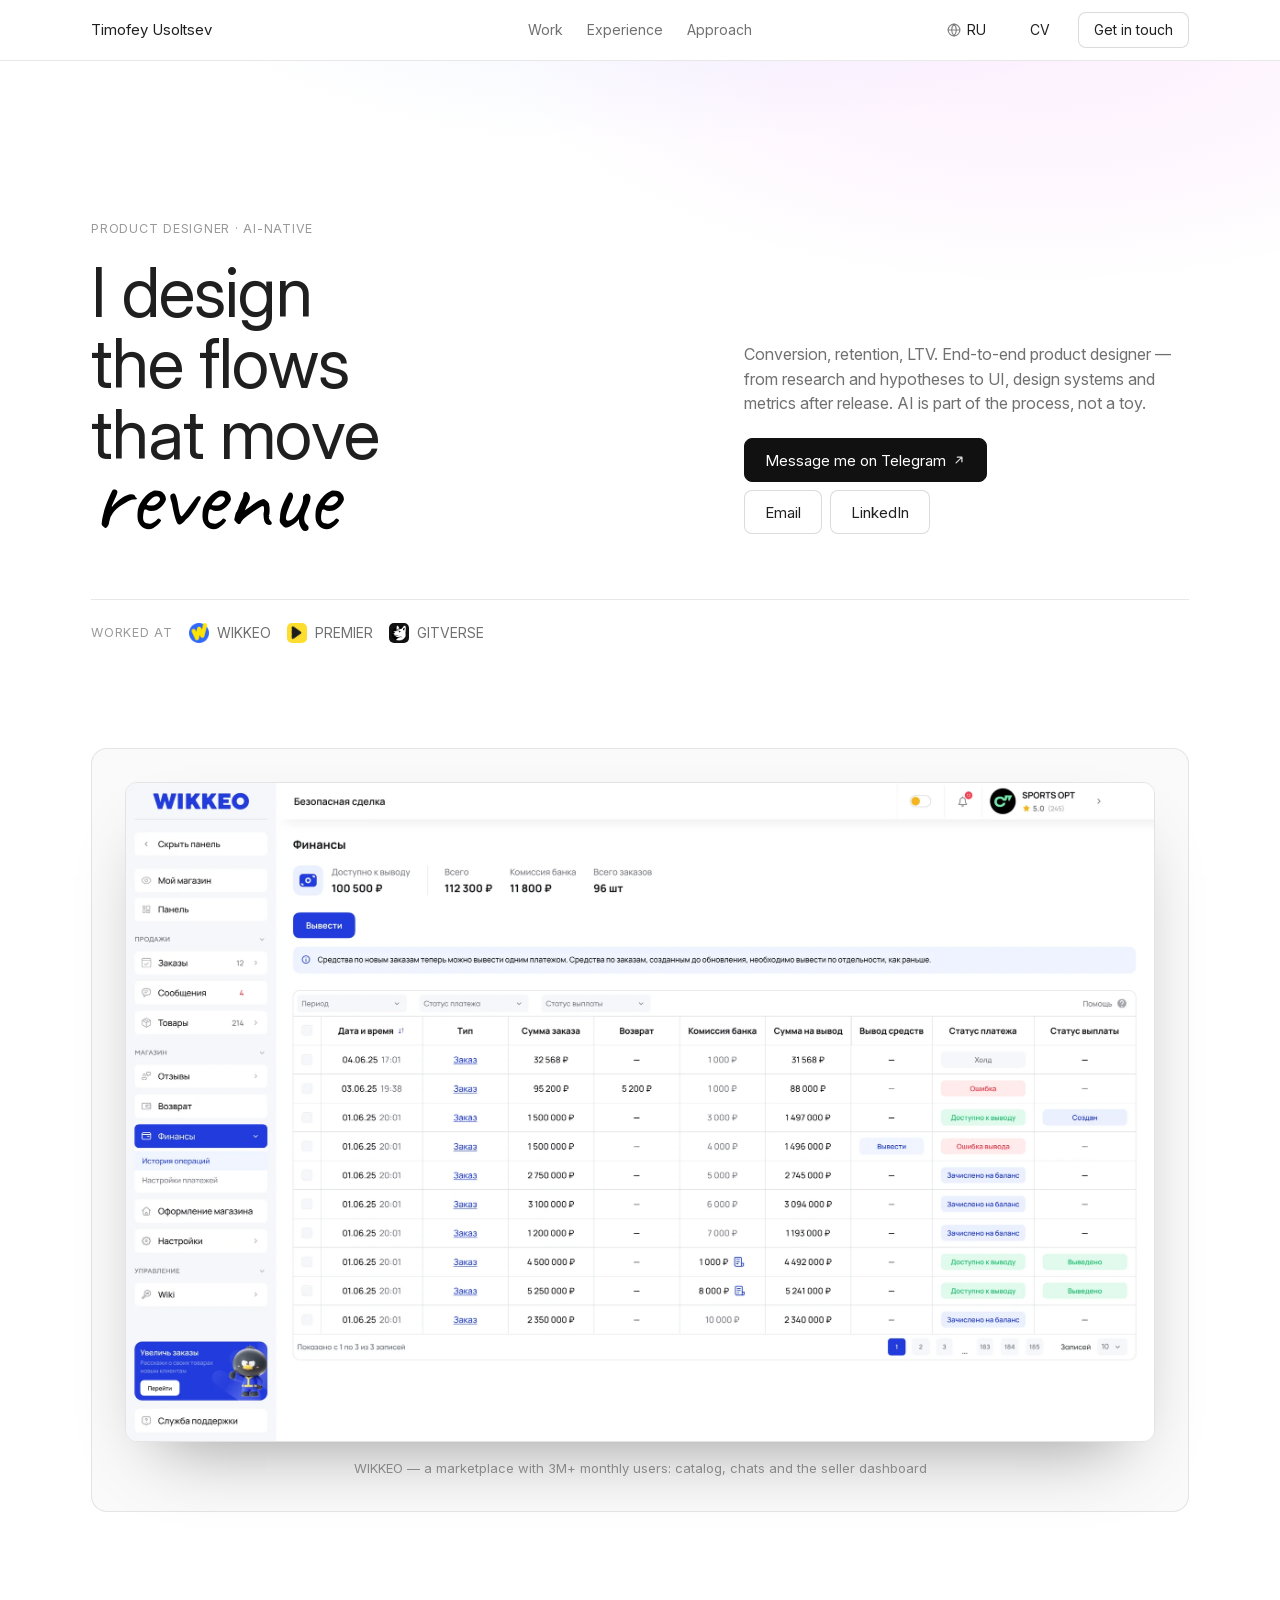
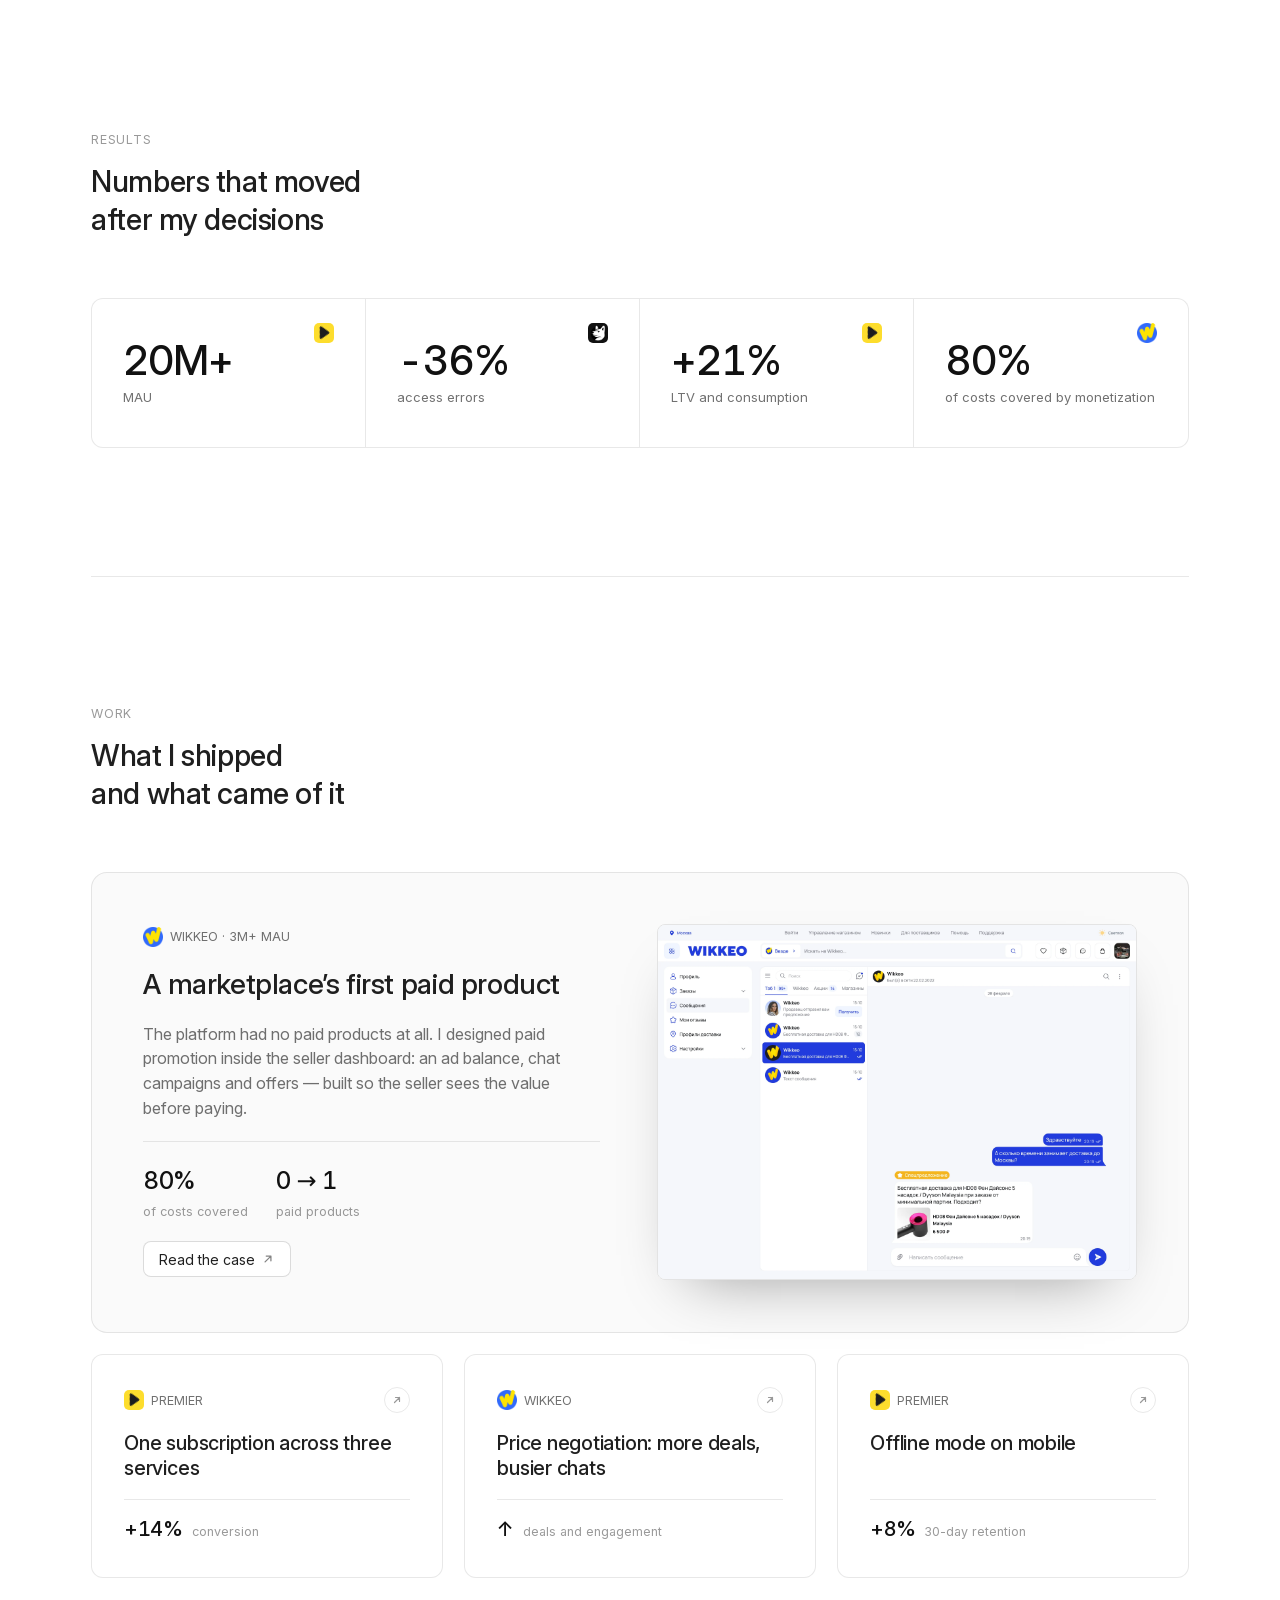
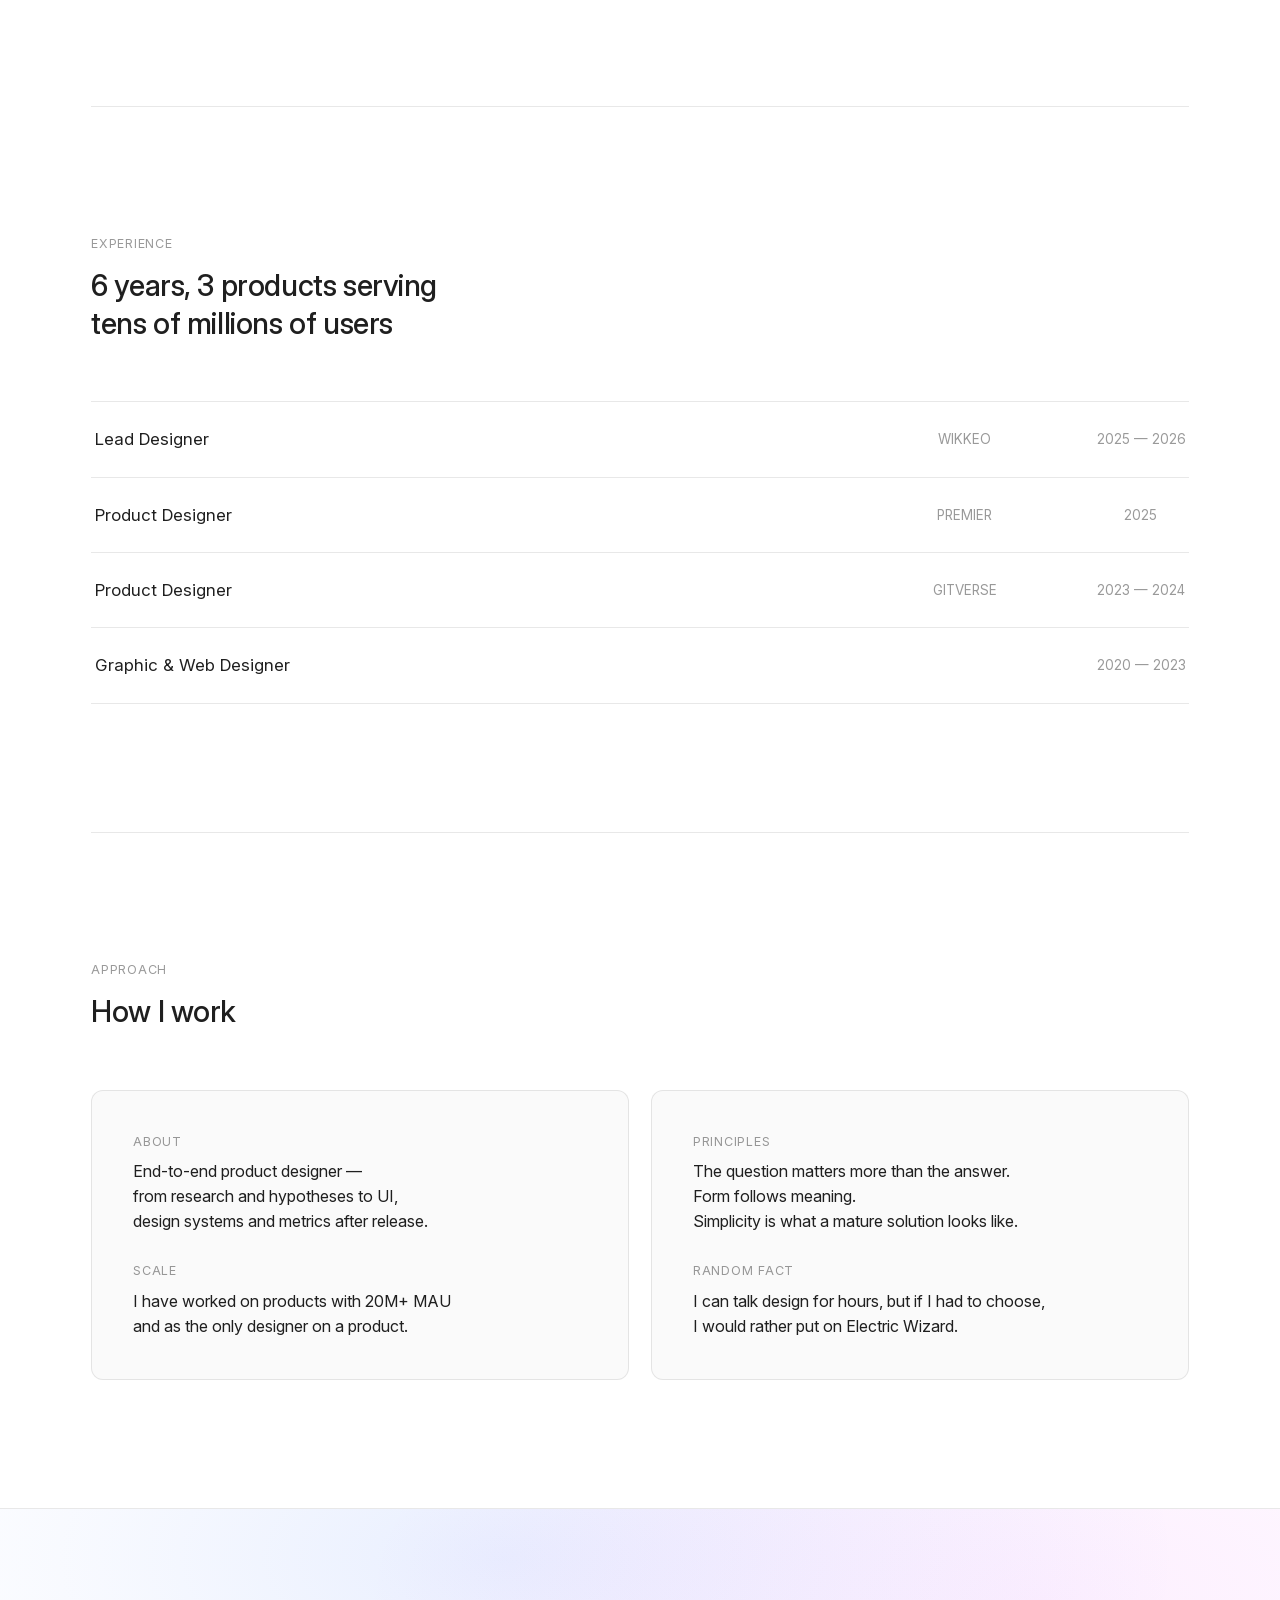
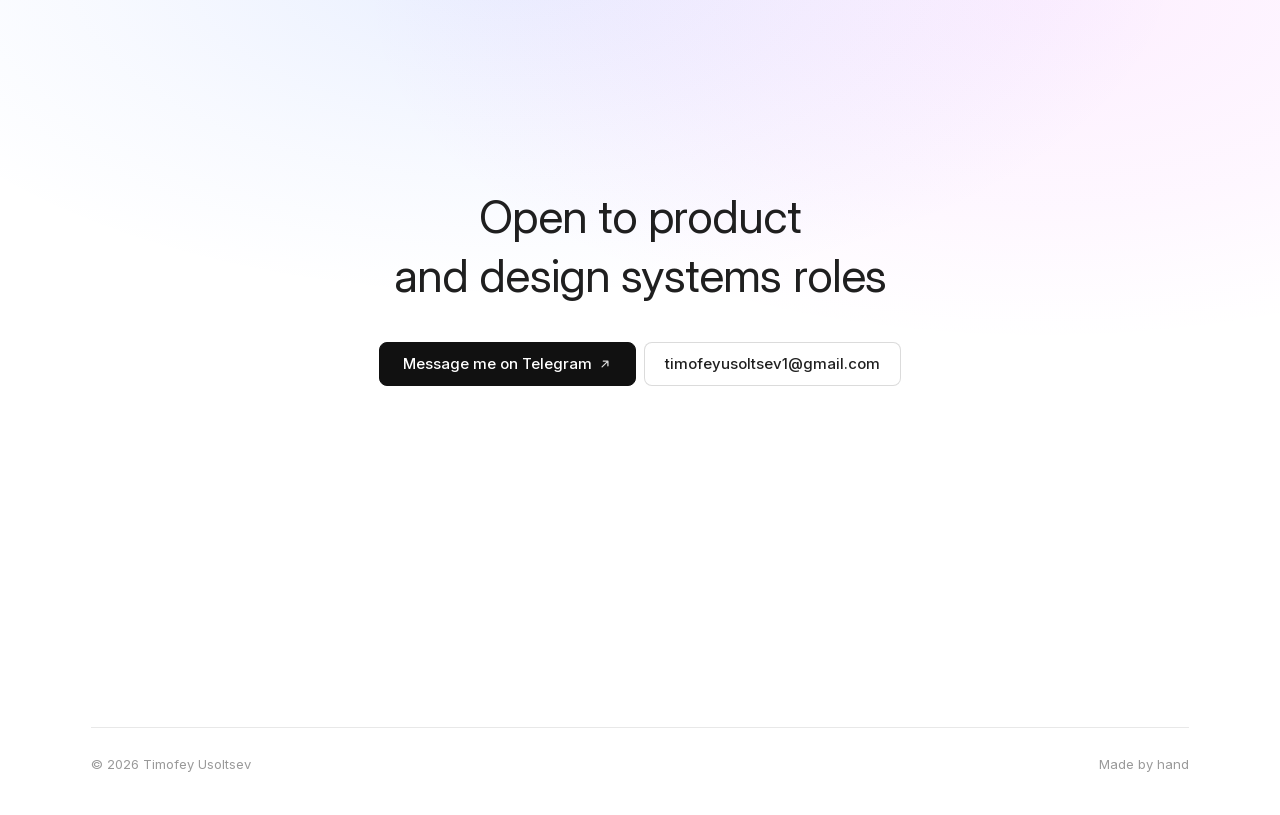
==== en/index.html @ 95fa2469 "fix(hero): кнопки в шапке всегда в два ряда Три кнопки стояли в один ряд и переносились сами, когда " ====
<!DOCTYPE html>
<html lang="en" data-font="inter">
<head>
<meta charset="utf-8">
<meta name="viewport" content="width=device-width, initial-scale=1">
<title>Timofey Usoltsev</title>
<meta name="description" content="End-to-end product designer. PREMIER (20M+ MAU), WIKKEO, GITVERSE. Conversion, retention, LTV — from research and hypotheses to UI, design systems and metrics after release.">
<script>document.documentElement.classList.add('js')</script>

<meta property="og:type" content="profile">
<meta property="og:title" content="I design the flows that move revenue">
<meta property="og:description" content="20M+ MAU · LTV +21% · conversion ×3 · churn −11%">
<meta property="og:locale" content="en_US">
<meta property="og:site_name" content="Product Designer">
<!-- Превью ссылки. Адрес абсолютный — он же меняется вместе с og:url
     при переезде на usoltsev.design. -->
<meta property="og:image" content="https://timofeyusoltsev.github.io/assets/og/og-home-en.png">
<meta property="og:image:width" content="1200">
<meta property="og:image:height" content="630">
<meta property="og:image:alt" content="I design the flows that move revenue. 20M+ MAU, LTV +21%, conversion x3, churn -11%">
<meta name="twitter:card" content="summary_large_image">
<meta name="theme-color" content="#FFFFFF">

<link rel="canonical" href="https://timofeyusoltsev.github.io/en/">
<meta property="og:url" content="https://timofeyusoltsev.github.io/en/">
<link rel="alternate" hreflang="ru" href="https://timofeyusoltsev.github.io/">
<link rel="alternate" hreflang="en" href="https://timofeyusoltsev.github.io/en/">
<link rel="alternate" hreflang="x-default" href="https://timofeyusoltsev.github.io/en/">
<link rel="icon" href="/favicon-32.png" sizes="32x32" type="image/png">
<link rel="icon" href="/favicon-96.png" sizes="96x96" type="image/png">
<link rel="apple-touch-icon" href="/apple-touch-icon.png">
<link rel="preload" href="/assets/fonts/inter-latin.woff2" as="font" type="font/woff2" crossorigin>
<link rel="preload" href="/assets/fonts/caveat-latin.woff2" as="font" type="font/woff2" crossorigin>
<link rel="stylesheet" href="/site.css?v=4faa6bd7">
<!-- Figma capture bridge: loaded only when the page is opened with a
     #figmacapture=... hash, so the third-party script never ships to visitors. -->
<script>
if (location.hash.includes('figmacapture')) {
  const s = document.createElement('script');
  s.src = 'https://mcp.figma.com/mcp/html-to-design/capture.js';
  s.async = true;
  document.head.appendChild(s);
}
</script>
<!-- Разметка для поиска: помогает связать сайт с именем и профилями.
     Только проверяемые факты — ничего сверх того, что есть на странице. -->
<script type="application/ld+json">
{
  "@context": "https://schema.org",
  "@type": "Person",
  "name": "Timofey Usoltsev",
  "alternateName": "Тимофей Усольцев",
  "jobTitle": "Product Designer",
  "url": "https://timofeyusoltsev.github.io/en/",
  "sameAs": [
    "https://www.linkedin.com/in/timofey-usoltsev/",
    "https://t.me/norse_tm"
  ]
}
</script>
</head>
<body>

<!-- ═══ NAV ═══ -->
<nav class="nav">
  <div class="nav__in">
    <a class="nav__name" href="#top"><span class="nm-full">Timofey Usoltsev</span><span class="nm-short">T. Usoltsev</span></a>
    <div class="nav__links">
      <a href="#cases">Work</a>
      <a href="#exp">Experience</a>
      <a href="#approach">Approach</a>
    </div>
    <div class="nav__acts">
      <a class="btn btn--bare btn--lang" href="/" hreflang="ru" lang="ru" title="Switch to Russian"><svg viewBox="0 0 24 24" fill="none" stroke="currentColor" stroke-width="2" stroke-linecap="round" stroke-linejoin="round" aria-hidden="true"><circle cx="12" cy="12" r="10"/><path d="M2 12h20"/><path d="M12 2a15.3 15.3 0 0 1 4 10 15.3 15.3 0 0 1-4 10 15.3 15.3 0 0 1-4-10 15.3 15.3 0 0 1 4-10"/></svg>RU</a>
      <a class="btn btn--bare" href="https://drive.google.com/file/d/1Va3g7VDwjTGnI2e7ANqRNPqAumtL66ml/view?usp=sharing" target="_blank" rel="noopener">CV</a>
      <a class="btn" href="https://t.me/norse_tm" target="_blank" rel="noopener">Get in touch</a>
    </div>
  </div>
</nav>

<main id="top">

  <!-- ═══ HERO ═══ -->
  <header class="hero">
    <div class="wrap hero__in rv">
      <div>
        <span class="eyebrow">Product Designer · AI-native</span>
        <h1>I design<br>the flows<br>that move<br><span class="script">revenue</span></h1>
      </div>
      <div class="hero__side">
        <p class="t2 measure">Conversion, retention, LTV. End-to-end product designer — from research and hypotheses to UI, design systems and metrics after release. AI is part of the process, not a toy.</p>
        <div class="hero__acts">
          <a class="btn btn--primary btn--lg" href="https://t.me/norse_tm" target="_blank" rel="noopener">
            Message me on Telegram
            <svg viewBox="0 0 24 24" fill="none" stroke="currentColor" stroke-width="2.2" stroke-linecap="round" stroke-linejoin="round" aria-hidden="true"><path d="M7 17 17 7M9 7h8v8"/></svg>
          </a>
          <div class="hero__acts__row">
            <a class="btn btn--lg" href="mailto:timofeyusoltsev1@gmail.com">Email</a>
            <a class="btn btn--lg" href="https://www.linkedin.com/in/timofey-usoltsev/" target="_blank" rel="noopener">LinkedIn</a>
          </div>
        </div>
      </div>
    </div>

    <div class="wrap">
      <div class="at rv">
        <span class="eyebrow">Worked at</span>
        <a class="at__co" href="https://wikkeo.com" target="_blank" rel="noopener">
          <img class="mark mark--img" src="/assets/logo-wikkeo.png" alt="" aria-hidden="true">WIKKEO
        </a>
        <a class="at__co" href="https://premier.one" target="_blank" rel="noopener">
          <span class="mark mark--pr" aria-hidden="true"><img src="/assets/logo-premier.png" alt=""></span>PREMIER
        </a>
        <a class="at__co" href="https://dsworks.ru" target="_blank" rel="noopener">
          <span class="mark mark--plate" aria-hidden="true"><img src="/assets/logo-gitverse.png" alt=""></span>GITVERSE
        </a>
      </div>

      <!-- Визуал ведет в кейс: у карточек кейсов ниже стрелка и переход,
           и блок с названием продукта обязан говорить на том же языке —
           иначе он читается как кейс, который почему-то не открывается. -->
      <figure class="showcase rv">
        <a class="showcase__shot" href="case-wikkeo-monetization.html">
          <picture>
            <!-- На телефоне страница целиком ужалась бы в 0.16 натуральной
                 величины. Отдаем кадр без сайдбара: заголовок, деньги,
                 действие и структура таблицы читаются. -->
            <source media="(max-width:700px)" srcset="/assets/hero-wikkeo-m.webp"
                    width="1507" height="1324">
            <img src="/assets/hero-wikkeo.webp" width="1920" height="1230"
                 alt="WIKKEO seller dashboard: the Finance section with balance and payouts">
          </picture>
        </a>
        <figcaption>WIKKEO — a marketplace with 3M+ monthly users: catalog, chats and the seller dashboard</figcaption>
      </figure>
    </div>
  </header>

  <!-- ═══ METRICS ═══ -->
  <section class="sec wrap">
    <div class="sec__head rv">
      <span class="eyebrow">Results</span>
      <h2>Numbers that moved<br>after my decisions</h2>
    </div>
    <div class="stats rv">
      <div><b>20M+</b><span>MAU</span>
        <span class="mark mark--pr" aria-hidden="true"><img src="/assets/logo-premier.png" alt=""></span></div>
      <div><b>-36%</b><span>access errors</span>
        <span class="mark mark--plate" aria-hidden="true"><img src="/assets/logo-gitverse.png" alt=""></span></div>
      <div><b>+21%</b><span>LTV and consumption</span>
        <span class="mark mark--pr" aria-hidden="true"><img src="/assets/logo-premier.png" alt=""></span></div>
      <div><b>80%</b><span>of costs covered by monetization</span>
        <img class="mark mark--img" src="/assets/logo-wikkeo.png" alt="" aria-hidden="true"></div>
    </div>
  </section>

  <!-- ═══ CASES ═══ -->
  <section class="sec sec--line wrap" id="cases">
    <div class="sec__head rv">
      <span class="eyebrow">Work</span>
      <h2>What I shipped<br>and what came of it</h2>
    </div>

    <article class="feature rv">
      <div class="feature__body">
        <span class="case__co"><img class="mark mark--img" src="/assets/logo-wikkeo.png" alt="" aria-hidden="true">WIKKEO · 3M+ MAU</span>
        <h3 class="feature__ttl">A marketplace’s first paid product</h3>
        <p class="t2">The platform had no paid products at all. I designed paid promotion inside the seller dashboard: an ad balance, chat campaigns and offers — built so the seller sees the value before paying.</p>
        <div class="feature__stats">
          <div><b>80%</b><span>of costs covered</span></div>
          <div><b>0 → 1</b><span>paid products</span></div>
        </div>
        <a class="btn" href="case-wikkeo-monetization.html" style="align-self:flex-start">
          Read the case
          <svg viewBox="0 0 24 24" fill="none" stroke="currentColor" stroke-width="2.2" stroke-linecap="round" stroke-linejoin="round" aria-hidden="true"><path d="M7 17 17 7M9 7h8v8"/></svg>
        </a>
      </div>
      <div class="feature__media">
        <img src="/assets/wikkeo-cabinet.webp" width="728" height="540"
             alt="WIKKEO seller dashboard: the promotion section with chat campaigns">
      </div>
    </article>

    <div class="cases stg">
      <a class="case" href="case-premier-subscription.html">
        <div class="case__top">
          <span class="case__co"><span class="mark mark--pr" aria-hidden="true"><img src="/assets/logo-premier.png" alt=""></span>PREMIER</span>
          <span class="case__go" aria-hidden="true"><svg viewBox="0 0 24 24" fill="none" stroke="currentColor" stroke-width="2.4" stroke-linecap="round" stroke-linejoin="round"><path d="M7 17 17 7M9 7h8v8"/></svg></span>
        </div>
        <h3 class="case__ttl">One subscription across three services</h3>
        <div class="case__foot"><b>+14%</b><span>conversion</span></div>
      </a>

      <a class="case" href="case-wikkeo-bargaining.html">
        <div class="case__top">
          <span class="case__co"><img class="mark mark--img" src="/assets/logo-wikkeo.png" alt="" aria-hidden="true">WIKKEO</span>
          <span class="case__go" aria-hidden="true"><svg viewBox="0 0 24 24" fill="none" stroke="currentColor" stroke-width="2.4" stroke-linecap="round" stroke-linejoin="round"><path d="M7 17 17 7M9 7h8v8"/></svg></span>
        </div>
        <h3 class="case__ttl">Price negotiation: more deals, busier chats</h3>
        <div class="case__foot"><b>↑</b><span>deals and engagement</span></div>
      </a>

      <a class="case" href="case-premier-offline.html">
        <div class="case__top">
          <span class="case__co"><span class="mark mark--pr" aria-hidden="true"><img src="/assets/logo-premier.png" alt=""></span>PREMIER</span>
          <span class="case__go" aria-hidden="true"><svg viewBox="0 0 24 24" fill="none" stroke="currentColor" stroke-width="2.4" stroke-linecap="round" stroke-linejoin="round"><path d="M7 17 17 7M9 7h8v8"/></svg></span>
        </div>
        <h3 class="case__ttl">Offline mode on mobile</h3>
        <div class="case__foot"><b>+8%</b><span>30-day retention</span></div>
      </a>
    </div>
  </section>

  <!-- ═══ EXPERIENCE ═══ -->
  <section class="sec sec--line wrap" id="exp">
    <div class="sec__head rv">
      <span class="eyebrow">Experience</span>
      <h2>6 years, 3 products serving<br>tens of millions of users</h2>
    </div>
    <ul class="exp stg">
      <li>
        <span class="role">Lead Designer</span>
        <span class="exp__meta"><span class="place">WIKKEO</span><span class="yr">2025 — 2026</span></span>
      </li>
      <li>
        <span class="role">Product Designer</span>
        <span class="exp__meta"><span class="place">PREMIER</span><span class="yr">2025</span></span>
      </li>
      <li>
        <span class="role">Product Designer</span>
        <span class="exp__meta"><span class="place">GITVERSE</span><span class="yr">2023 — 2024</span></span>
      </li>
      <li>
        <span class="role">Graphic &amp; Web Designer</span>
        <span class="exp__meta"><span class="yr">2020 — 2023</span></span>
      </li>
    </ul>
  </section>

  <!-- ═══ APPROACH ═══ -->
  <section class="sec sec--line wrap" id="approach">
    <div class="sec__head rv">
      <span class="eyebrow">Approach</span>
      <h2>How I work</h2>
    </div>

    <div class="duo stg">
      <div class="panel">
        <div class="panel__grp">
          <span class="eyebrow">About</span>
          <p>End-to-end product designer — <br class="nb">from research and hypotheses to UI, <br class="nb">design systems and metrics after release.</p>
        </div>
        <div class="panel__grp">
          <span class="eyebrow">Scale</span>
          <p>I have worked on products with 20M+ MAU <br class="nb">and as the only designer on a product.</p>
        </div>
      </div>

      <div class="panel">
        <div class="panel__grp">
          <span class="eyebrow">Principles</span>
          <p>The question matters more than the answer.<br>Form follows meaning.<br>Simplicity is what a mature solution looks like.</p>
        </div>
        <div class="panel__grp">
          <span class="eyebrow">Random fact</span>
          <p>I can talk design for hours, but if I had to choose, <br class="nb">I would rather put on Electric Wizard.</p>
        </div>
      </div>
    </div>
  </section>

  <!-- ═══ CTA ═══ -->
  <section class="ctaband" id="contact">
    <div class="wrap">
      <div class="cta rv">
        <h2>Open to product<br>and design systems roles</h2>
        <div class="hero__acts" style="justify-content:center">
          <a class="btn btn--primary btn--lg" href="https://t.me/norse_tm" target="_blank" rel="noopener">
            Message me on Telegram
            <svg viewBox="0 0 24 24" fill="none" stroke="currentColor" stroke-width="2.2" stroke-linecap="round" stroke-linejoin="round" aria-hidden="true"><path d="M7 17 17 7M9 7h8v8"/></svg>
          </a>
          <a class="btn btn--lg" href="mailto:timofeyusoltsev1@gmail.com">timofeyusoltsev1@gmail.com</a>
        </div>
      </div>
    </div>
  </section>

  <div class="wrap">
    <footer class="foot">
      <span>© 2026 Timofey Usoltsev</span>
      <span>Made by hand</span>
    </footer>
  </div>

</main>

<script src="/site.js?v=440fd595" defer></script>
</body>
</html>
---- site.css ----
/* ═══════════════════════════════════════════════
   Портфолио Тимофея Усольцева
   Light base · Anthropic coral · hairlines, no ornament
   Референсы: nor.ma, interfere.com
   ═══════════════════════════════════════════════ */

@font-face{font-family:'Inter';font-style:normal;font-weight:400 700;font-display:swap;
  src:url('assets/fonts/inter-cyrillic.woff2') format('woff2');
  unicode-range:U+0301,U+0400-045F,U+0490-0491,U+04B0-04B1,U+2116;}
@font-face{font-family:'Inter';font-style:normal;font-weight:400 700;font-display:swap;
  src:url('assets/fonts/inter-cyrillic-ext.woff2') format('woff2');
  unicode-range:U+0460-052F,U+1C80-1C8A,U+20B4,U+2DE0-2DFF,U+A640-A69F,U+FE2E-FE2F;}
@font-face{font-family:'Inter';font-style:normal;font-weight:400 700;font-display:swap;
  src:url('assets/fonts/inter-latin.woff2') format('woff2');
  unicode-range:U+0000-00FF,U+0131,U+0152-0153,U+02BB-02BC,U+02C6,U+02DA,U+02DC,U+0304,U+0308,U+0329,U+2000-206F,U+20AC,U+2122,U+2191,U+2193,U+2212,U+2215,U+FEFF,U+FFFD;}
@font-face{font-family:'Inter';font-style:normal;font-weight:400 700;font-display:swap;
  src:url('assets/fonts/inter-latin-ext.woff2') format('woff2');
  unicode-range:U+0100-02BA,U+02BD-02C5,U+02C7-02CC,U+02CE-02D7,U+02DD-02FF,U+0304,U+0308,U+0329,U+1D00-1DBF,U+1E00-1E9F,U+1EF2-1EFF,U+2020,U+20A0-20AB,U+20AD-20C0,U+2113,U+2C60-2C7F,U+A720-A7FF;}

/* Caveat — рукописное начертание для одного слова в заголовке */
@font-face{font-family:'Caveat';font-style:normal;font-weight:400;font-display:swap;
  src:url('assets/fonts/caveat-cyrillic.woff2') format('woff2');
  unicode-range:U+0301,U+0400-045F,U+0490-0491,U+04B0-04B1,U+2116;}
@font-face{font-family:'Caveat';font-style:normal;font-weight:400;font-display:swap;
  src:url('assets/fonts/caveat-latin.woff2') format('woff2');
  unicode-range:U+0000-00FF,U+0131,U+0152-0153,U+02BB-02BC,U+02C6,U+02DA,U+02DC,U+0304,U+0308,U+0329,U+2000-206F,U+20AC,U+2122,U+2191,U+2193,U+2212,U+2215,U+FEFF,U+FFFD;}

@font-face{font-family:'Onest';font-style:normal;font-weight:400 700;font-display:swap;
  src:url('assets/fonts/onest-cyrillic.woff2') format('woff2');
  unicode-range:U+0301,U+0400-045F,U+0490-0491,U+04B0-04B1,U+2116;}
@font-face{font-family:'Onest';font-style:normal;font-weight:400 700;font-display:swap;
  src:url('assets/fonts/onest-latin.woff2') format('woff2');
  unicode-range:U+0000-00FF,U+0131,U+0152-0153,U+02BB-02BC,U+02C6,U+02DA,U+02DC,U+0304,U+0308,U+0329,U+2000-206F,U+20AC,U+2122,U+2191,U+2193,U+2212,U+2215,U+FEFF,U+FFFD;}
@font-face{font-family:'Manrope';font-style:normal;font-weight:400 700;font-display:swap;
  src:url('assets/fonts/manrope-cyrillic.woff2') format('woff2');
  unicode-range:U+0301,U+0400-045F,U+0490-0491,U+04B0-04B1,U+2116;}
@font-face{font-family:'Manrope';font-style:normal;font-weight:400 700;font-display:swap;
  src:url('assets/fonts/manrope-latin.woff2') format('woff2');
  unicode-range:U+0000-00FF,U+0131,U+0152-0153,U+02BB-02BC,U+02C6,U+02DA,U+02DC,U+0304,U+0308,U+0329,U+2000-206F,U+20AC,U+2122,U+2191,U+2193,U+2212,U+2215,U+FEFF,U+FFFD;}

:root{
  /* surfaces */
  --page:#FFFFFF;
  --fill:#FAFAFA;
  --fill-2:#F4F4F4;
  --dark:#111111;

  /* ink — softened, never pure black. This is what reads as «мягкий». */
  --ink:rgba(0,0,0,.88);
  --ink-2:rgba(0,0,0,.56);
  --ink-3:rgba(0,0,0,.40);
  --ink-on-dark:rgba(255,255,255,.94);
  --ink-on-dark-2:rgba(255,255,255,.60);

  --line:rgba(0,0,0,.09);
  --line-strong:rgba(0,0,0,.14);
  --line-dark:rgba(255,255,255,.14);

  /* monochrome — no accent hue anywhere. Hierarchy comes from size and weight,
     which is exactly how nor.ma and interfere stay clean. */
  --accent:#111111;
  --accent-hover:#2E2E2E;
  --accent-line:rgba(0,0,0,.24);
  --wash:rgba(108,112,124,.09);

  /* tight radii, as on both references */
  --r-xs:4px; --r-sm:6px; --r-md:8px; --r-lg:12px; --r-xl:16px; --r-pill:9999px;

  --track:-0.014em;
  --ease:cubic-bezier(.16,1,.3,1);
  /* snappy ease-out for pointer feedback — the page's expo curve is too slow for hover */
  --ease-out:cubic-bezier(0,0,.2,1);
  --shell:clamp(20px,4vw,64px);
  --max:1200px;

  /* rhythm — measured off interfere.com: 96–144px section padding,
     modest headings, tall blocks. Air comes from block height, not type size. */
  --sec-pad:clamp(72px,10vw,144px);
  --head-gap:clamp(36px,4.6vw,64px);
  /* воздух вокруг карточки-визуала — одинаковый сверху и снизу */
  --fig-gap:clamp(34px,4.5vw,56px);
  --gap:clamp(14px,1.7vw,24px);

  --font:'Inter';
}
[data-font="onest"]   { --font:'Onest' }
[data-font="manrope"] { --font:'Manrope' }

*,*::before,*::after{box-sizing:border-box}
html{-webkit-text-size-adjust:100%; scroll-behavior:smooth; background:var(--page)}
body{
  margin:0; background:var(--page); color:var(--ink);
  font-family:var(--font),-apple-system,system-ui,'Segoe UI',sans-serif;
  font-size:16px; line-height:1.55; -webkit-font-smoothing:antialiased;
  overflow-x:hidden;
}
h1,h2,h3,p{margin:0}
/* браузер по умолчанию отступает dd на 40px — из-за этого значения
   в блоке «Роль / Период / Платформы / Результат» съезжали вправо от подписей */
dl,dt,dd{margin:0}
/* у figure браузер тоже держит свои поля — 40px по бокам. Из-за них
   визуалы в кейсах оказывались уже колонки контента. */
figure{margin:0}
a{color:inherit; text-decoration:none}
ul{margin:0; padding:0; list-style:none}
img{display:block}

.wrap{max-width:var(--max); margin:0 auto; padding:0 var(--shell)}

.eyebrow{font-size:12.5px; letter-spacing:.06em; text-transform:uppercase; color:var(--ink-3)}
.t2{color:var(--ink-2)} .t3{color:var(--ink-3)}
.measure{max-width:46ch}

:focus-visible{outline:2px solid var(--accent); outline-offset:3px; border-radius:var(--r-xs)}

/* Переносы строк, выставленные под широкую колонку, на телефоне рвут абзац
   в лесенку: .nb — перенос только для десктопа, .mb — только для мобилы. */
.mb{display:none}
@media(max-width:700px){
  .nb{display:none}
  .mb{display:inline}
}

/* soft entrance only — no blur, no drift */
.js .rv{opacity:0; transform:translateY(8px); transition:opacity .8s var(--ease), transform .8s var(--ease)}
.js .rv.in{opacity:1; transform:none}
.js .stg > *{opacity:0; transform:translateY(6px); transition:opacity .7s var(--ease), transform .7s var(--ease)}
.js .stg.in > *{opacity:1; transform:none}
.js .stg.in > *:nth-child(1){transition-delay:.02s}
.js .stg.in > *:nth-child(2){transition-delay:.06s}
.js .stg.in > *:nth-child(3){transition-delay:.10s}
.js .stg.in > *:nth-child(4){transition-delay:.14s}

/* ═══ NAV ═══ */
.nav{position:sticky; top:0; z-index:30; background:var(--page);
  border-bottom:1px solid var(--line)}
/* Три колонки, а не space-between: имя слева уже блока кнопок справа,
   и при space-between середина уезжала влево вслед за разницей ширин.
   Боковые колонки по 1fr держат ссылки ровно по центру полосы. */
.nav__in{max-width:var(--max); margin:0 auto; padding:0 var(--shell); height:60px;
  display:grid; grid-template-columns:1fr auto 1fr; align-items:center; gap:20px}
.nav__links{justify-self:center}
.nav__acts{justify-self:end}
.nav__name{font-size:15px; font-weight:400; letter-spacing:-0.01em; color:var(--ink)}
/* links sit in their own chip: on hover a soft fill fades in behind the label
   and the text darkens — measured off interfere.com (28px tall, 6px radius, 150ms) */
.nav__links{display:flex; gap:8px; margin-inline:-8px; font-size:14px}
.nav__links a{display:inline-flex; align-items:center; height:28px; padding:0 8px;
  border-radius:var(--r-sm); color:var(--ink-2);
  transition:color .15s var(--ease-out), background-color .15s var(--ease-out)}
.nav__links a:hover{background:rgba(0,0,0,.08); color:var(--ink)}
.nav__acts{display:flex; align-items:center; gap:12px}
/* без средней колонки сетка схлопывается и кнопки уезжают в центр —
   на узком экране возвращаемся к простому флексу */
@media(max-width:820px){
  .nav__links{display:none}
  .nav__in{display:flex; justify-content:space-between}
}

/* переключатель языка: глобус + код языка */
.btn--lang{gap:7px}
.btn--lang svg{opacity:.45}

/* Имя в полосе сокращается до инициала там, где полное перестает помещаться
   рядом с кнопками. Освободившееся место уходит под глобус — иначе на
   телефоне имя уезжало на вторую строку. Порог снят с замера: полное имя
   вместе с кнопками требует ~430px, инициал — ~330px. */
.nav__name .nm-short{display:none}
@media(max-width:460px){
  .nav__name .nm-full{display:none}
  .nav__name .nm-short{display:inline}
  /* та же логика у кнопок: шаги и поля ужимаются, но ничего не пропадает */
  .nav__in{gap:12px}
  .nav__acts{gap:8px}
  .nav__acts .btn{padding:0 11px}
}

/* ═══ BUTTONS ═══ */
.btn{display:inline-flex; align-items:center; gap:6px; height:36px; padding:0 15px;
  border-radius:var(--r-md); border:1px solid var(--line-strong); background:var(--page);
  font-size:14px; font-weight:400; color:var(--ink); white-space:nowrap;
  transition:background-color .3s var(--ease), border-color .3s var(--ease)}
.btn:hover{background:var(--fill-2)}
.btn--primary{background:var(--accent); border-color:var(--accent); color:#fff}
.btn--primary:hover{background:var(--accent-hover); border-color:var(--accent-hover)}
/* borderless variant — CV in the header, per the Figma */
.btn--bare{border-color:transparent; background:transparent}
.btn--bare:hover{background:var(--fill-2)}
.btn--lg{height:44px; padding:0 20px; font-size:15px}
.btn svg{width:14px; height:14px; opacity:.55}
.btn--primary svg{opacity:.85}

/* ═══ HERO ═══ */
.hero{position:relative; padding-block:clamp(88px,12vw,170px) clamp(56px,7vw,96px); overflow:hidden}
/* два градиентных пятна из макета — голубое и пурпурное, со смещением друг относительно друга.
   Геометрия снята с фреймов Bubble Blur: 1500×750, эллипс 70.71% от бокса. */
.hero::before, .hero::after{
  content:''; position:absolute; z-index:0; width:86.8%; aspect-ratio:2/1; pointer-events:none;
}
.hero::before{
  left:6.6%; top:-30%;
  background:radial-gradient(ellipse 70.71% 70.71% at 50% 50%,
    rgba(49,106,251,.11) 0%, rgba(49,106,251,.04) 42%, rgba(49,106,251,0) 70%);
}
.hero::after{
  left:37.7%; top:-21.3%;
  background:radial-gradient(ellipse 70.71% 70.71% at 50% 50%,
    rgba(227,49,251,.08) 0%, rgba(227,49,251,.04) 42%, rgba(227,49,251,0) 70%);
}
.hero__in{position:relative; z-index:1; display:grid; grid-template-columns:1.35fr 1fr;
  gap:clamp(28px,4vw,64px); align-items:end}
.hero h1{font-size:clamp(36px,5.4vw,68px); font-weight:400; letter-spacing:var(--track); line-height:1.04;
  margin-top:18px}
/* no colour highlight left — the headline reads as one block */
.hero h1 b{font-weight:500; color:inherit}
/* одно слово рукописным Caveat — 102px против 68px в макете, отсюда 1.5em.
   line-height прижат так, чтобы крупный кегль не раздвигал строку заголовка. */
.hero h1 .script{font-family:'Caveat',cursive; font-weight:400; font-size:1.5em;
  line-height:0; letter-spacing:-1px; color:#000}
.hero__side{display:flex; flex-direction:column; gap:22px; padding-bottom:6px}
/* абзац без ручных переносов норовит оставить последнее слово одно на строке —
   pretty перебалансирует хвост сам. Браузеры без поддержки просто игнорируют */
.hero__side p{text-wrap:pretty}
.hero__acts{display:flex; flex-wrap:wrap; gap:8px}
/* Главная кнопка занимает свою строку, почта и LinkedIn — следующую.
   Раньше все три стояли в ряд и переносились сами, когда переставали влезать:
   на 1440 русской строке хватало 15px запаса, английской не хватало четырех —
   и версии выглядели по-разному. Раскладка задана, а не выведена из длины подписи. */
.hero__side .hero__acts{flex-direction:column; align-items:flex-start}
/* две второстепенные кнопки лежат в своей строке: на узком экране они уходят
   под главную, а шаг внутри пары остаётся тем же, что и до главной кнопки */
.hero__acts__row{display:flex; flex-wrap:wrap; gap:inherit}
@media(max-width:860px){
  .hero__in{grid-template-columns:1fr; align-items:start; gap:26px}
  /* пятна заданы процентами от высоты шапки. На телефоне шапка втрое выше
     своей ширины, и оба пятна уезжали за верхний край — привязываем к ширине. */
  .hero::before,.hero::after{width:127%}
  .hero::before{left:-13%; top:-60px}
  .hero::after{left:20%;  top:-90px}
}
/* на узком экране три кнопки в ряд не помещаются и «LinkedIn» повисает одна.
   Главное действие занимает первую строку, две второстепенные — вторую.
   Раньше это делал грид, но первая кнопка шире двух нижних вместе, и грид
   растягивал под неё колонки — «Почта» стояла в колонке шире себя самой,
   отчего просвет до «LinkedIn» был больше вертикального. */
@media(max-width:460px){
  .hero__side .hero__acts{flex-direction:column; align-items:flex-start; gap:12px}
}

/* logos strip */
.at{display:flex; flex-wrap:wrap; align-items:center; gap:16px;
  border-top:1px solid var(--line); padding-top:25px;
  margin-top:clamp(38px,4.6vw,60px); padding-top:22px; border-top:1px solid var(--line)}
.at__co{display:inline-flex; align-items:center; gap:8px; font-size:14px; color:var(--ink-2);
  transition:color .3s var(--ease)}
.at__co:hover{color:var(--ink)}
.mark{width:20px; height:20px; flex:none}
/* логотипы, выгруженные из макета, несут собственную подложку — плашка не нужна */
.mark--img{border-radius:25%; object-fit:contain}
.mark--pr{position:relative; border-radius:25%; background:#FDDD2D}
.mark--pr img{position:absolute; width:52.5%; height:52.5%; left:37.125%; top:50.375%;
  transform:translate(-50%,-50%) rotate(-135deg)}
.mark--plate{border-radius:25%; background:var(--dark); padding:2px}
.mark--plate img{width:100%; height:100%; object-fit:contain}

/* ═══ SECTION ═══ */
/* padding-block only — the shorthand would wipe out .wrap's horizontal padding */
.sec{padding-block:var(--sec-pad)}
/* разделитель идёт по ширине контента (1072px в макете), а не по всему контейнеру —
   поэтому линия рисуется псевдоэлементом с отступами, равными полям .wrap */
.sec--line{position:relative}
.sec--line::before{content:''; position:absolute; top:0; left:var(--shell); right:var(--shell);
  border-top:1px solid var(--line)}
.sec__head{display:flex; flex-direction:column; gap:14px; margin-bottom:var(--head-gap); max-width:52ch}
.sec__head h2{font-size:clamp(22px,2.3vw,30px); font-weight:500; letter-spacing:var(--track); line-height:1.28}

/* ═══ METRICS ═══ */
.stats{display:grid; grid-template-columns:repeat(4,1fr); border:1px solid var(--line);
  border-radius:var(--r-lg); overflow:hidden; background:var(--page)}
/* the strip carries no margin of its own, so it collided with whatever text
   introduced it — space it off the heading block that always precedes it */
.sec__head + .stats, .cs + .stats{margin-top:var(--head-gap)}
.stats > div{position:relative; padding:clamp(26px,3.2vw,42px) clamp(20px,2.4vw,32px);
  border-right:1px solid var(--line); display:flex; flex-direction:column; gap:8px}
.stats .mark{position:absolute; top:24px; right:clamp(20px,2.4vw,32px)}
.stats > div:last-child{border-right:0}
.stats b{font-size:clamp(26px,3.2vw,44px); font-weight:500; letter-spacing:-0.02em; line-height:1;
  font-variant-numeric:tabular-nums; color:var(--accent)}
.stats span{font-size:13px; color:var(--ink-2); line-height:1.35}
@media(max-width:760px){
  .stats{grid-template-columns:repeat(2,1fr)}
  .stats > div:nth-child(2n){border-right:0}
  .stats > div:nth-child(-n+2){border-bottom:1px solid var(--line)}
}

/* ═══ CASES ═══ */
.cases{display:grid; grid-template-columns:repeat(3,1fr); gap:var(--gap)}
.case{display:flex; flex-direction:column; gap:18px; padding:clamp(22px,2.6vw,32px); min-height:210px;
  border:1px solid var(--line); border-radius:var(--r-lg); background:var(--page);
  transition:border-color .3s var(--ease), background-color .3s var(--ease)}
.case:hover{border-color:var(--line-strong); background:var(--fill)}
.case__top{display:flex; align-items:center; justify-content:space-between; gap:12px}
.case__co{display:inline-flex; align-items:center; gap:7px; font-size:12.5px; color:var(--ink-2)}
.case__go{width:26px; height:26px; border-radius:var(--r-pill); border:1px solid var(--line);
  display:grid; place-items:center; color:var(--ink-3);
  transition:background-color .3s var(--ease), color .3s var(--ease), border-color .3s var(--ease)}
.case:hover .case__go{background:var(--dark); border-color:var(--dark); color:#fff}
.case__go svg{width:12px; height:12px}
.case__ttl{font-size:clamp(17px,1.55vw,21px); font-weight:500; letter-spacing:-0.012em; line-height:1.25}
.case__foot{margin-top:auto; padding-top:14px; border-top:1px solid var(--line);
  display:flex; align-items:baseline; gap:9px}
.case__foot b{font-size:20px; font-weight:500; letter-spacing:-0.02em; color:var(--accent);
  font-variant-numeric:tabular-nums}
.case__foot span{font-size:12.5px; color:var(--ink-3)}
@media(max-width:940px){ .cases{grid-template-columns:1fr} }

/* ═══ SHOWCASE — big product visual, as on interfere ═══ */
.showcase{position:relative; margin-top:104px; padding:clamp(20px,2.6vw,41px);
  border:1px solid var(--line); border-radius:var(--r-xl); background:var(--fill);
  cursor:pointer; transition:border-color .3s var(--ease), background-color .3s var(--ease)}
/* тот же прием, что у большой карточки кейса: ссылку растягиваем на весь блок,
   чтобы кликался и скрин, и подпись, а таб-стоп оставался один */
.showcase__shot{display:block}
.showcase__shot::after{content:''; position:absolute; inset:0; z-index:1;
  border-radius:var(--r-xl)}
.showcase img{width:100%; height:auto; border-radius:var(--r-lg); border:1px solid var(--line);
  box-shadow:0 34px 70px -34px rgba(0,0,0,.42);
  transition:border-color .3s var(--ease)}
/* отклик тот же, что у карточек кейсов: рамка крепчает, заливка углубляется.
   fill → fill-2, потому что fill у этой карточки уже стоит в покое.
   Кружка со стрелкой тут нет, и чернеть в блоке нечему — только эти два слоя */
.showcase:hover{border-color:var(--line-strong); background:var(--fill-2)}
.showcase:hover img{border-color:var(--line-strong)}
.showcase figcaption{margin-top:16px; font-size:13px; color:var(--ink-3); text-align:center}
/* на телефоне поля карточки съедают ширину, которой у кадра и так в обрез */
@media(max-width:700px){ .showcase{margin-top:64px; padding:14px} }

/* ═══ FEATURE — case block with visual ═══ */
.feature{position:relative; display:grid; grid-template-columns:1fr 1.05fr; gap:clamp(30px,4.4vw,72px);
  align-items:center; padding:clamp(28px,4vw,60px);
  border:1px solid var(--line); border-radius:var(--r-xl); background:var(--fill);
  margin-bottom:var(--gap); cursor:pointer;
  transition:border-color .3s var(--ease)}
/* вся карточка кликабельна: ссылку кнопки растягиваем на весь блок,
   чтобы не вкладывать <a> в <a> и оставить один таб-стоп */
.feature .btn::after{content:''; position:absolute; inset:0; z-index:1; border-radius:inherit}
/* тот же отклик, что у маленьких карточек: заливка углубляется, а кнопка
   чернеет так же, как там чернеет кружок со стрелкой.
   fill → fill-2, потому что fill у этой карточки уже стоит в покое */
.feature:hover{border-color:var(--line-strong); background:var(--fill-2)}
.feature .btn{transition:background-color .3s var(--ease), border-color .3s var(--ease),
  color .3s var(--ease)}
.feature:hover .btn{background:var(--dark); border-color:var(--dark); color:#fff}
.feature:hover .btn svg{opacity:.85}
.feature__body{display:flex; flex-direction:column; gap:20px}
.feature__ttl{font-size:clamp(21px,2.2vw,30px); font-weight:500; letter-spacing:var(--track); line-height:1.24}
.feature__stats{display:flex; flex-wrap:wrap; gap:28px; padding-top:20px; border-top:1px solid var(--line)}
.feature__stats div{display:flex; flex-direction:column; gap:3px}
.feature__stats b{font-size:24px; font-weight:500; letter-spacing:-0.02em; color:var(--accent);
  font-variant-numeric:tabular-nums}
.feature__stats span{font-size:12.5px; color:var(--ink-3)}
.feature__media img{width:100%; height:auto; border-radius:var(--r-md); border:1px solid var(--line);
  box-shadow:0 28px 60px -32px rgba(0,0,0,.4)}
/* mirrored variant so consecutive case blocks alternate sides */
.feature--rev{grid-template-columns:1.05fr 1fr}
.feature--rev .feature__body{order:2}
.feature--rev .feature__media{order:1}
@media(max-width:940px){
  .feature{grid-template-columns:1fr; gap:28px}
  .feature--rev{grid-template-columns:1fr}
  .feature--rev .feature__body{order:1}
  .feature--rev .feature__media{order:2}
}
/* на телефоне визуал в этой карточке снят: заголовок, текст, две цифры
   и кнопка уже рассказывают кейс, а скриншот кабинета на 350px нечитаем */
@media(max-width:700px){ .feature__media{display:none} }

/* ═══ EXPERIENCE TABLE ═══ */
/* строки таблицы сняты с макета: 24px по вертикали, роль 17px,
   справа пара «компания — годы» с шагом 88px, компания в колонке 88px по центру */
.exp{border-top:1px solid var(--line)}
.exp li{display:flex; align-items:center; justify-content:space-between; gap:24px;
  padding:24px 4px; border-bottom:1px solid var(--line)}
.exp .role{font-size:17px; line-height:1.55; color:var(--ink)}
.exp__meta{display:flex; align-items:center; gap:88px;
  font-size:13.5px; line-height:1.55; color:var(--ink-3)}
.exp .place{width:88px; text-align:center}
.exp .yr{width:88px; white-space:nowrap; font-variant-numeric:tabular-nums; text-align:center}
/* Колонки остаются жёсткими и на телефоне, иначе компания едет вслед за
   длиной должности. Размеры сняты с макета: компания 65, годы 88, шаг 12 —
   правый край годов ложится на край колонки контента. */
@media(max-width:720px){
  .exp__meta{gap:12px}
  .exp .place{width:65px}
  .exp .yr{width:88px}
  .exp .role{min-width:0}
}

/* ═══ STEPS — numbered columns, used on the case pages ═══ */
.steps{display:grid; grid-template-columns:repeat(3,1fr); gap:clamp(20px,3vw,44px)}
.step{display:flex; flex-direction:column; gap:16px}
.step__media{aspect-ratio:4/3; overflow:hidden; border:1px solid var(--line);
  border-radius:var(--r-lg); background:var(--fill)}
.step__media img{width:100%; height:100%; object-fit:cover; object-position:left top}
.step__n{font-family:ui-monospace,SFMono-Regular,Menlo,monospace; font-size:12px; color:var(--ink-3)}
.step h3{font-size:clamp(16px,1.4vw,19px); font-weight:500; letter-spacing:-0.012em; line-height:1.3}
.step p{font-size:14.5px; color:var(--ink-2); line-height:1.6}
@media(max-width:820px){ .steps{grid-template-columns:1fr; gap:34px} }

/* ═══ APPROACH ═══ */
.duo{display:grid; grid-template-columns:1fr 1fr; gap:var(--gap)}
.panel{padding:clamp(26px,3.2vw,45px); border:1px solid var(--line); border-radius:var(--r-lg);
  background:var(--fill); display:flex; flex-direction:column; gap:28px}
.panel__grp{display:flex; flex-direction:column; gap:8px}
.panel p + p{margin-top:9px}
@media(max-width:720px){ .duo{grid-template-columns:1fr} }

/* ═══ CTA ═══ */
/* геометрия снята с макета: секция 1200×704 внутри полосы 1728×754,
   то есть по 25px сверху и снизу. Пятна привязаны к секции, а не к полосе:
   голубое -300/-319, пурпурное 288/-275 при размере 1500×750. */
.ctaband{position:relative; overflow:hidden; padding-block:25px;
  border-top:1px solid var(--line)}
/* высота полосы снята с макетов: 754 на десктопе и 627 на телефоне вместе
   с полями полосы, то есть 704 и 577 у самой секции. Раньше на узком экране
   min-height просто обнулялся, и блок схлопывался до высоты текста. */
.cta{position:relative; min-height:clamp(577px,80vw,704px);
  display:flex; flex-direction:column; align-items:center; justify-content:center;
  text-align:center; gap:36px}
.cta::before, .cta::after{
  content:''; position:absolute; z-index:0; pointer-events:none;
  width:125%; aspect-ratio:2/1;
}
.cta::before{
  left:-25%; top:-45.3%;
  background:radial-gradient(ellipse 70.71% 70.71% at 50% 50%,
    rgba(49,106,251,.11) 0%, rgba(49,106,251,.04) 42%, rgba(49,106,251,0) 70%);
}
.cta::after{
  left:24%; top:-39.1%;
  background:radial-gradient(ellipse 70.71% 70.71% at 50% 50%,
    rgba(227,49,251,.08) 0%, rgba(227,49,251,.04) 42%, rgba(227,49,251,0) 70%);
}
/* содержимое поверх пятен */
.cta > *{position:relative; z-index:1}
.cta h2{font-size:clamp(28px,3.6vw,46px); font-weight:400; letter-spacing:-0.02em;
  line-height:1.298; max-width:512px}
.cta .btn{font-weight:500}
/* обе кнопки под заголовком одной ширины: колонки 1fr в гриде, ширина
   которого задана содержимым, выравниваются по самой длинной надписи */
.cta .hero__acts{display:grid; grid-auto-flow:column; grid-auto-columns:1fr;
  gap:8px; justify-content:center}
.cta .hero__acts .btn{justify-content:center}
@media(max-width:560px){
  .cta .hero__acts{grid-auto-flow:row; gap:12px}
}
@media(max-width:860px){
  /* та же история, что и в шапке: пятна привязаны к высоте блока */
  .cta::before,.cta::after{width:156%}
  .cta::before{left:-28%; top:-40px}
  .cta::after{left:2%;    top:-75px}
}

/* ═══ FOOTER ═══ */
.foot{padding:26px 0 40px; margin-top:clamp(40px,5vw,64px); border-top:1px solid var(--line);
  display:flex; flex-wrap:wrap; justify-content:space-between; gap:12px;
  font-size:13px; color:var(--ink-3)}

/* ═══ dev-only font switch ═══ */
.fswitch{position:fixed; right:16px; bottom:16px; z-index:40; display:flex; flex-direction:column; gap:6px;
  padding:9px 10px; border:1px solid var(--line-strong); border-radius:14px;
  background:rgba(255,255,255,.92); backdrop-filter:blur(12px);
  box-shadow:0 10px 30px -14px rgba(0,0,0,.35)}
.fswitch__row{display:flex; align-items:center; gap:6px}
.fswitch span{min-width:46px; font-size:10.5px; letter-spacing:.06em; text-transform:uppercase;
  color:var(--ink-3); padding-left:3px}
.fswitch button{height:26px; padding:0 10px; border-radius:var(--r-pill); border:1px solid transparent;
  background:transparent; font-family:inherit; font-size:12.5px; color:var(--ink-2); cursor:pointer;
  transition:background-color .25s var(--ease), color .25s var(--ease)}
.fswitch button[aria-pressed="true"]{background:var(--dark); color:#fff}
.fswitch .sw{width:24px; height:24px; padding:0; border-radius:50%; border:1px solid rgba(0,0,0,.15)}
.fswitch .sw[aria-pressed="true"]{box-shadow:0 0 0 2px #fff, 0 0 0 4px var(--dark)}

@media(prefers-reduced-motion:reduce){
  *{transition:none!important; animation:none!important}
  .js .rv,.js .stg > *{opacity:1; transform:none}
}

/* ═══ CASE PAGE ═══
   Shares every token with the homepage, so re-theming the site re-themes
   the case pages with it — nothing here hardcodes a colour or a size. */
.chero{padding-top:clamp(40px,6vw,80px); display:flex; flex-direction:column; align-items:flex-start; gap:18px}
.chero h1{font-size:clamp(30px,4.4vw,58px); font-weight:500; letter-spacing:var(--track);
  line-height:1.1; max-width:20ch}
.chero__lead{color:var(--ink-2); font-size:clamp(15px,1.4vw,18px); line-height:1.6; max-width:54ch}


.facts{display:grid; grid-template-columns:repeat(4,1fr); gap:var(--gap);
  margin-top:clamp(34px,4.5vw,56px); padding-top:26px; border-top:1px solid var(--line)}
.facts dt{font-size:12.5px; letter-spacing:.06em; text-transform:uppercase; color:var(--ink-3); margin-bottom:7px}
.facts dd{font-size:15px; color:var(--ink)}

.shot{margin-top:clamp(34px,4.5vw,56px); padding:clamp(18px,2.6vw,40px);
  border:1px solid var(--line); border-radius:var(--r-xl); background:var(--fill)}
.shot img{width:100%; height:auto; border-radius:var(--r-md); border:1px solid var(--line);
  box-shadow:0 34px 70px -34px rgba(0,0,0,.42)}
.shot figcaption{margin-top:16px; font-size:13px; color:var(--ink-3); text-align:center}

.cs{display:flex; flex-direction:column; gap:16px; max-width:60ch}
.cs h2{font-size:clamp(22px,2.5vw,34px); font-weight:500; letter-spacing:var(--track); line-height:1.24}
.cs p{font-size:clamp(15px,1.35vw,17px); line-height:1.65}
.cs + .steps{margin-top:var(--head-gap)}

/* новый блок из макета: подпись и стрелка в одной строке, заголовок под ними */
.nextcase{display:flex; flex-direction:column; gap:9px;
  padding:clamp(24px,3vw,36px); border:1px solid var(--line); border-radius:var(--r-lg);
  transition:border-color .3s var(--ease), background-color .3s var(--ease)}
.nextcase:hover{border-color:var(--line-strong); background:var(--fill)}
.nextcase__top{display:flex; align-items:center; justify-content:space-between; gap:16px}
.nextcase__ttl{font-size:clamp(19px,2vw,26px); font-weight:500;
  letter-spacing:var(--track); line-height:1.55}
.nextcase__co{color:var(--ink-3)}
.nextcase:hover .case__go{background:var(--dark); border-color:var(--dark); color:#fff}

@media(max-width:940px){
  .facts{grid-template-columns:repeat(2,1fr); gap:24px var(--gap)}
}

/* ═══ CASE PAGE — figures ═══ */
/* карточка из макета: 992 внутри колонки 1072 (отсюда поля по 40),
   фон #FAFAFA, радиус 16, внутренние поля 40, колонка контента 910.
   Экраны выгружены из фигмы в своём размере и стоят по центру карточки. */
.fig{margin-top:var(--fig-gap); margin-inline:40px;
  padding:40px; border-radius:16px; background:#FAFAFA;
  display:flex; flex-direction:column; align-items:center; gap:16px}
/* под карточкой столько же воздуха, сколько над ней: 144px внутри секции
   читались как разрыв между секциями, а не как пауза после картинки */
.fig + .cs, .fig + .steps, .fig + .calls{margin-top:var(--fig-gap)}
/* если визуал закрывает секцию, подрезаем её нижний отступ до той же величины */
.sec > .fig:last-child{margin-bottom:calc(var(--fig-gap) - var(--sec-pad))}
.fig figcaption{font-size:13px; line-height:1.6; color:var(--ink-3); text-align:center}
/* ── карусель экранов ──────────────────────────────────────────────
   Дорожка задана разметкой, стрелки и точки досыпает site.js.
   Зазор 40 и радиус 12 — из макета, тень повторяет эффект на самом экране. */
.carousel{display:flex; flex-direction:column; gap:18px; width:100%}
.carousel__viewport{position:relative}
.carousel__track{display:flex; overflow-x:auto;
  scroll-snap-type:x mandatory; overscroll-behavior-x:contain;
  scroll-behavior:smooth; scrollbar-width:none; cursor:grab}
.carousel__track::-webkit-scrollbar{display:none}
.carousel__track.is-drag{cursor:grabbing; scroll-snap-type:none; scroll-behavior:auto}
.carousel__track > *{flex:0 0 auto; scroll-snap-align:center}
/* Слайд задаётся ВЫСОТОЙ, а не шириной: только так экраны разной ширины
   (телефон рядом с кабинетом) стоят в ленте в одном масштабе.
   Высота тянется за шириной окна, чтобы на телефоне помещался один экран
   с подглядыванием следующего, а на десктопе — три. */
/* Потолок высоты задан исходниками: экраны выгружены из макетов в 940px,
   и растягивать их выше 470 CSS значит показывать апскейл. */
.carousel--phones{--slide-h:clamp(400px,36vw,470px)}
.carousel--wide{--slide-h:clamp(200px,25vw,450px)}
/* Один экран на вид. Иначе активным считался тот, что ближе к центру ленты,
   и при пяти видимых экранах индикация стартовала со второй точки. */
.carousel__pane{flex:0 0 100%; display:flex; justify-content:center; align-items:center}
.carousel__slide{height:var(--slide-h,450px); width:auto; max-width:100%;
  user-select:none; -webkit-user-drag:none}
/* Экраны приложений выгружены из макетов со своими краями и контуром —
   поверх них ничего не рисуем, иначе получается лишний кант.
   А у скриншотов браузера и плеера край прямой и без контура: они нуждаются
   и в скруглении, и в тонкой обводке, иначе растворяются в карточке. */
.carousel--wide .carousel__slide{border-radius:12px; border:1px solid var(--line)}
/* одиночный визуал: листать нечего, вписываем по ширине карточки */
.fig__img{max-width:100%; height:auto}

/* стрелки по бокам карточки, по вертикали — по центру ленты */
.carousel__nav{position:absolute; top:50%; z-index:2;
  width:40px; height:40px; padding:0; border-radius:var(--r-pill);
  border:1px solid var(--line); background:rgba(255,255,255,.94);
  display:grid; place-items:center; cursor:pointer; color:var(--ink);
  box-shadow:0 6px 20px -8px rgba(0,0,0,.28);
  /* transform держит и центровку по вертикали, и увеличение на ховере */
  transform:translateY(-50%) scale(1);
  transition:opacity .25s var(--ease), background-color .2s var(--ease-out),
    border-color .2s var(--ease-out), color .2s var(--ease-out),
    transform .2s var(--ease-out), box-shadow .2s var(--ease-out)}
/* кнопка остаётся светлой: чёрная заливка пропадала на тёмных экранах PREMIER.
   Отклик даёт непрозрачный белый, тёмная обводка, увеличение и тень. */
.carousel__nav:hover{background:#fff; border-color:rgba(0,0,0,.22); color:var(--dark);
  transform:translateY(-50%) scale(1.1); box-shadow:0 12px 28px -10px rgba(0,0,0,.42)}
.carousel__nav:active{transform:translateY(-50%) scale(.96)}
.carousel__nav svg{width:16px; height:16px}
.carousel__nav--prev{left:-20px}
.carousel__nav--next{right:-20px}
/* на краю ленты стрелка гаснет, но остаётся на месте — так видно,
   что за свайпом прячутся ещё экраны */
.carousel__nav[disabled]{opacity:.35; pointer-events:none; box-shadow:none}

/* точки: сколько экранов в карусели и на каком мы сейчас */
.carousel__dots{display:flex; justify-content:center; gap:7px}
.carousel__dot{width:7px; height:7px; padding:0; border:0; border-radius:var(--r-pill);
  background:rgba(0,0,0,.16); cursor:pointer;
  transition:background-color .25s var(--ease), transform .25s var(--ease)}
.carousel__dot:hover{background:rgba(0,0,0,.32)}
.carousel__dot[aria-current="true"]{background:rgba(0,0,0,.55)}

@media(max-width:820px){
  .carousel__nav--prev{left:-6px}
  .carousel__nav--next{right:-6px}
}
@media(max-width:820px){
  .fig{margin-inline:0; padding:clamp(16px,4vw,28px)}
}

/* ═══ CASE PAGE — decisions taken and dropped ═══ */
/* showing what was cut, and why, is what makes the reasoning visible */
.calls{display:flex; flex-direction:column; gap:18px; max-width:70ch; margin-top:var(--head-gap)}
.calls > li{display:grid; grid-template-columns:16px 1fr; gap:3px 10px; align-items:start}
.calls .mk{grid-row:span 2; width:16px; height:16px; margin-top:3px; border-radius:5px;
  display:grid; place-items:center; font-size:10px; line-height:1;
  border:0; background:#E5E5E5; color:transparent}
.calls .mk--yes{background:#0088FF; color:#fff}
.calls b{font-weight:500; font-size:15.5px; letter-spacing:-0.01em}
.calls span{font-size:14.5px; color:var(--ink-2); line-height:1.55}
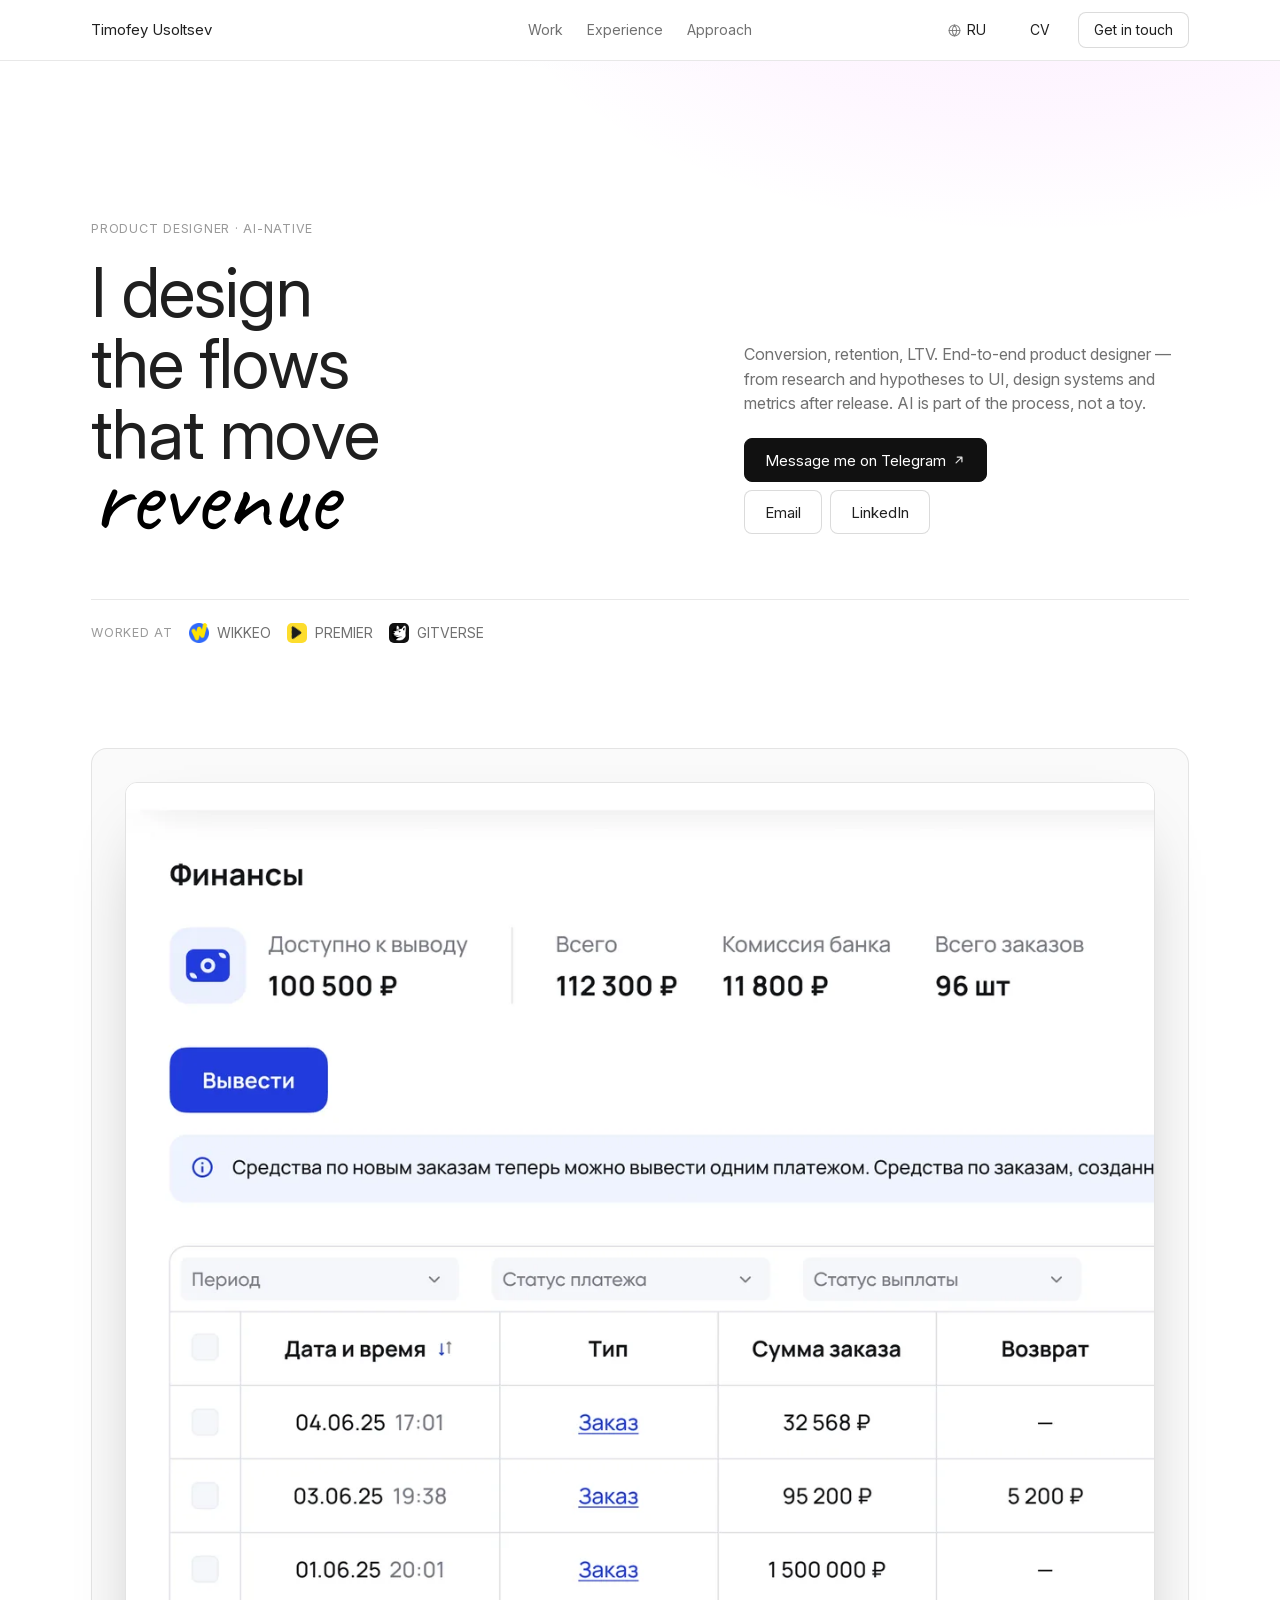
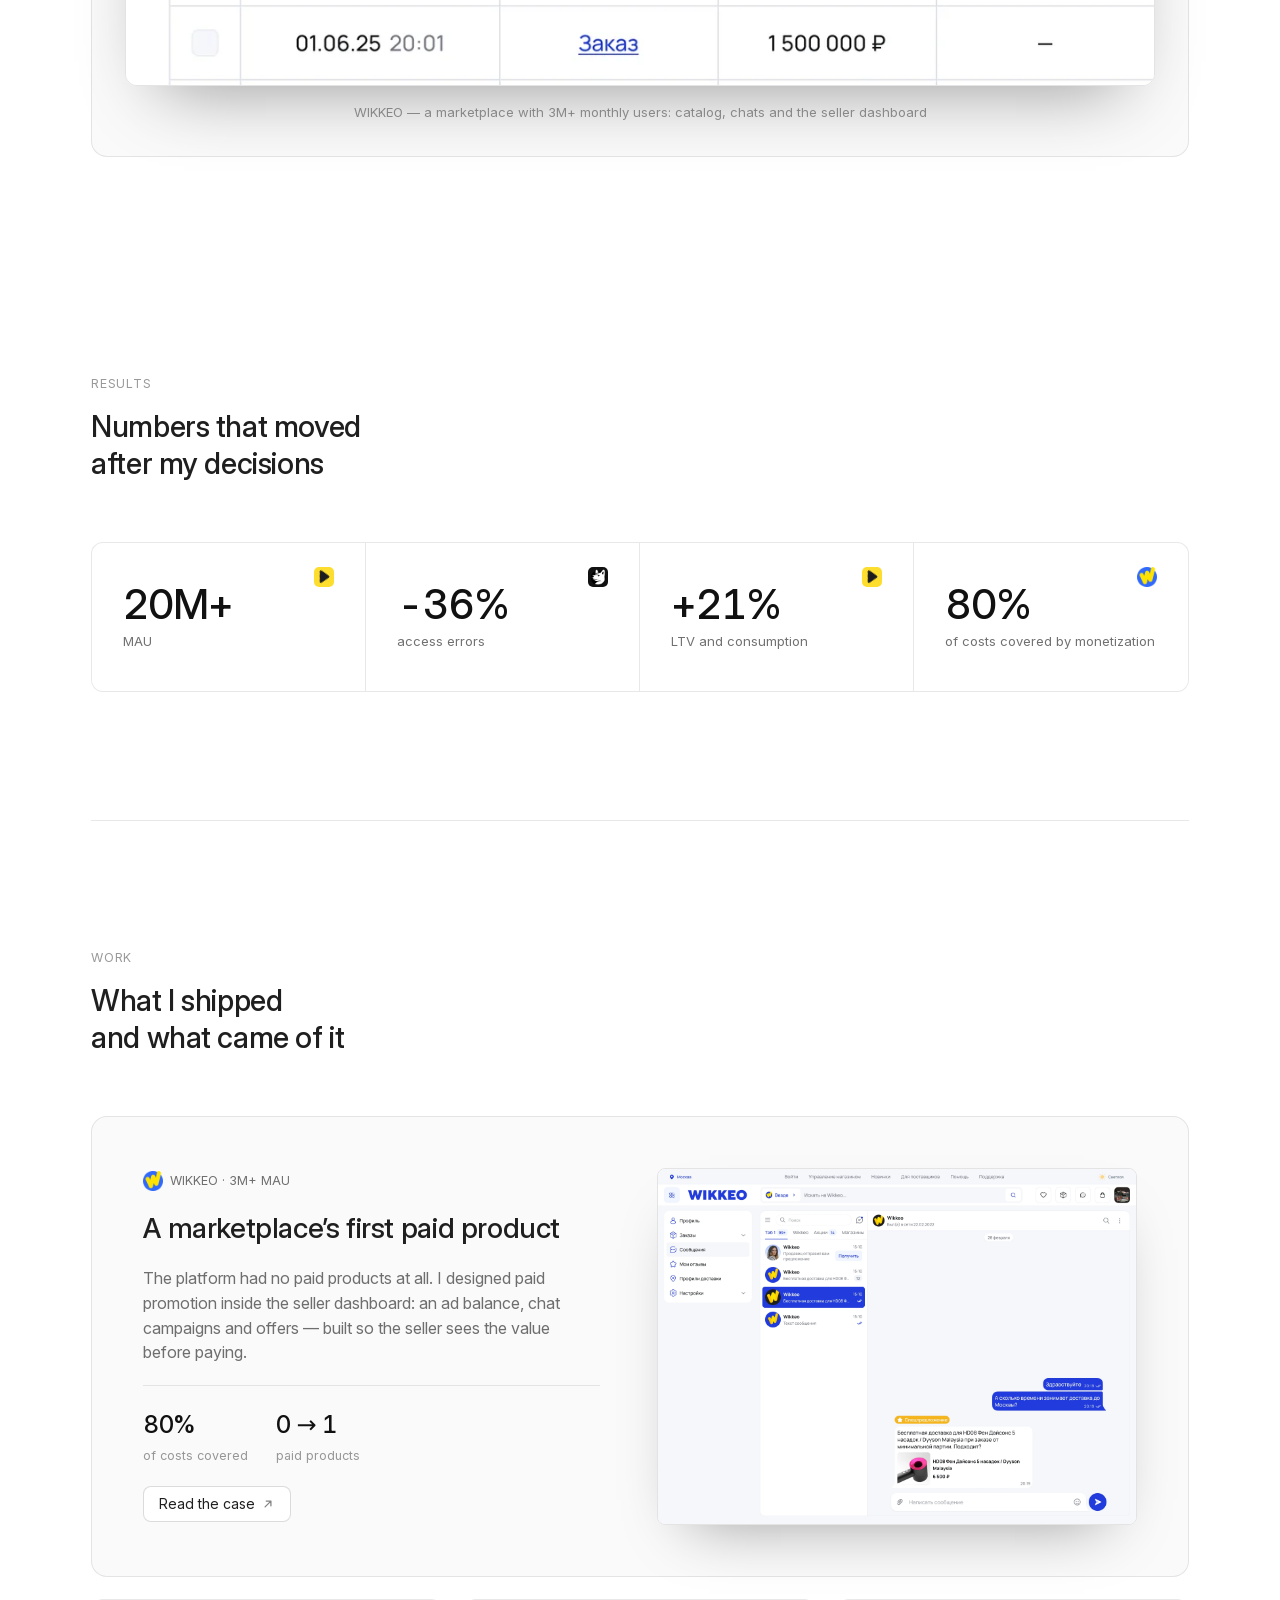
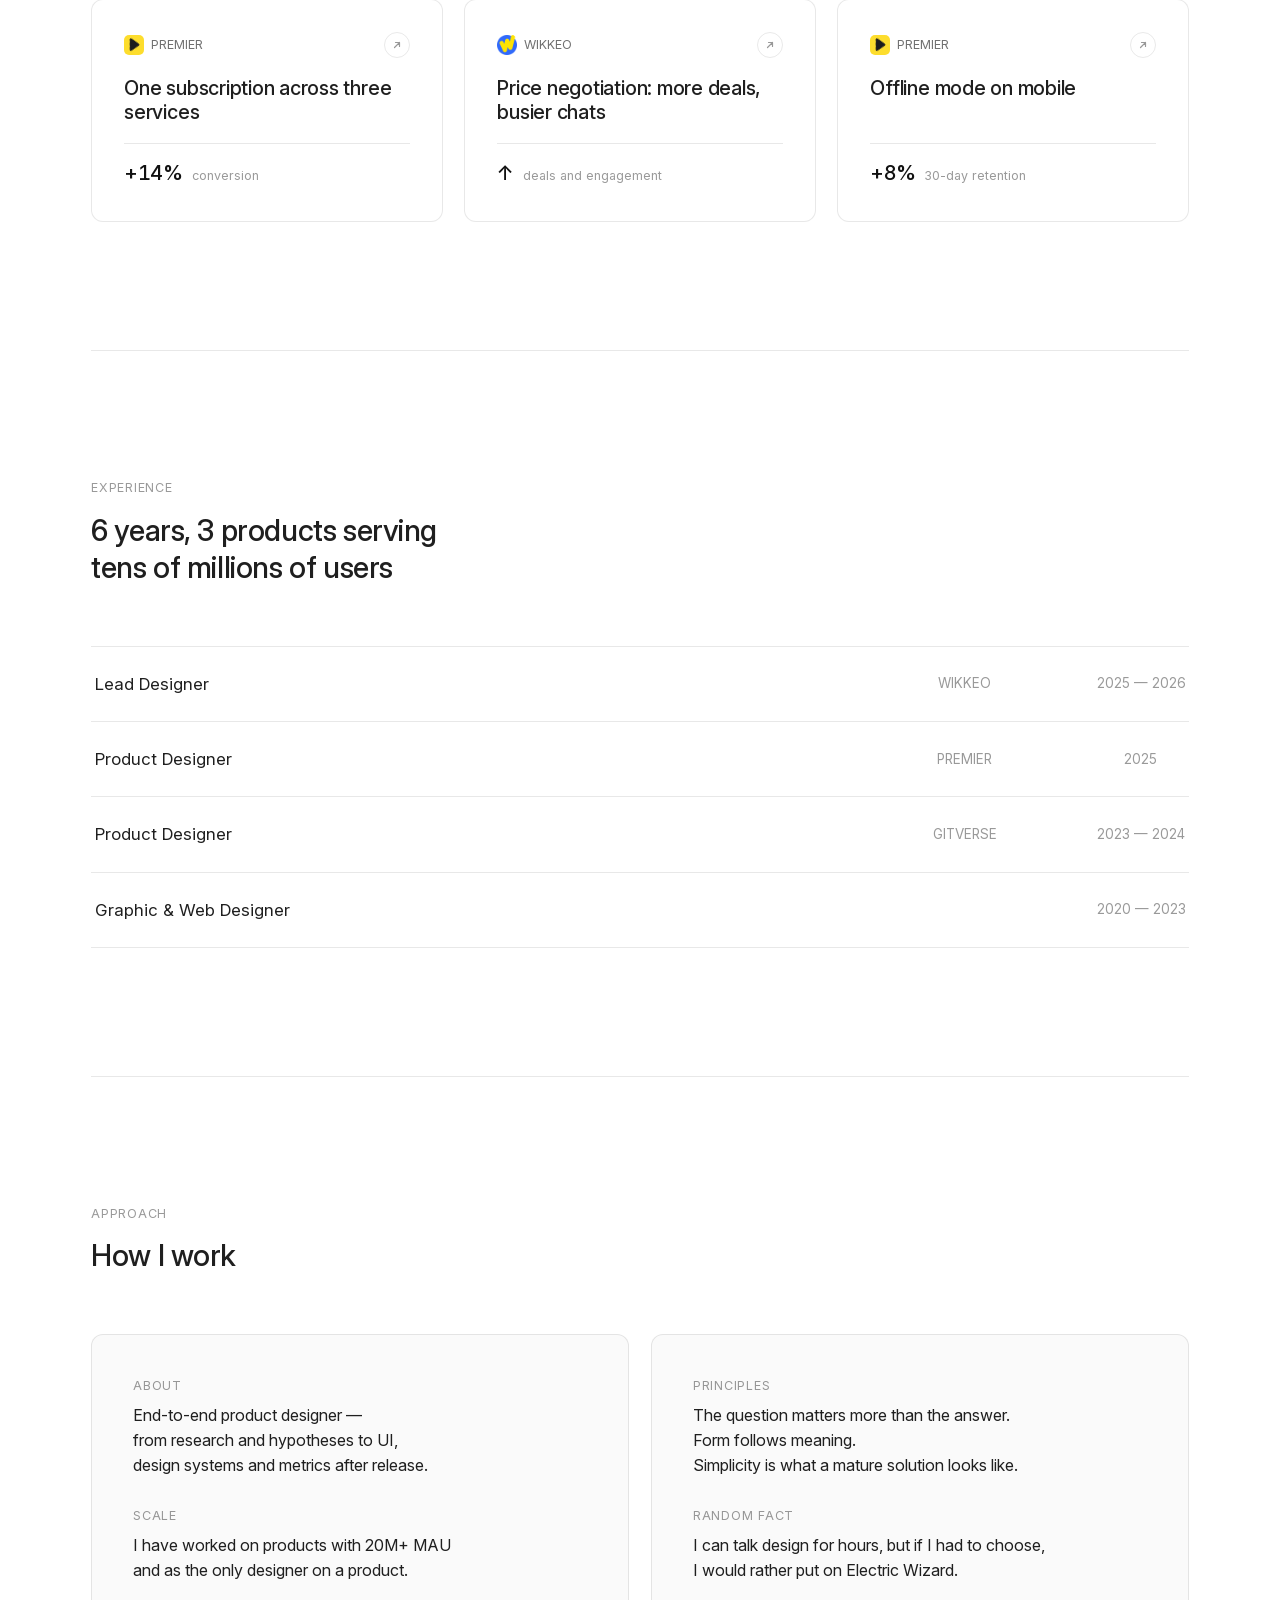
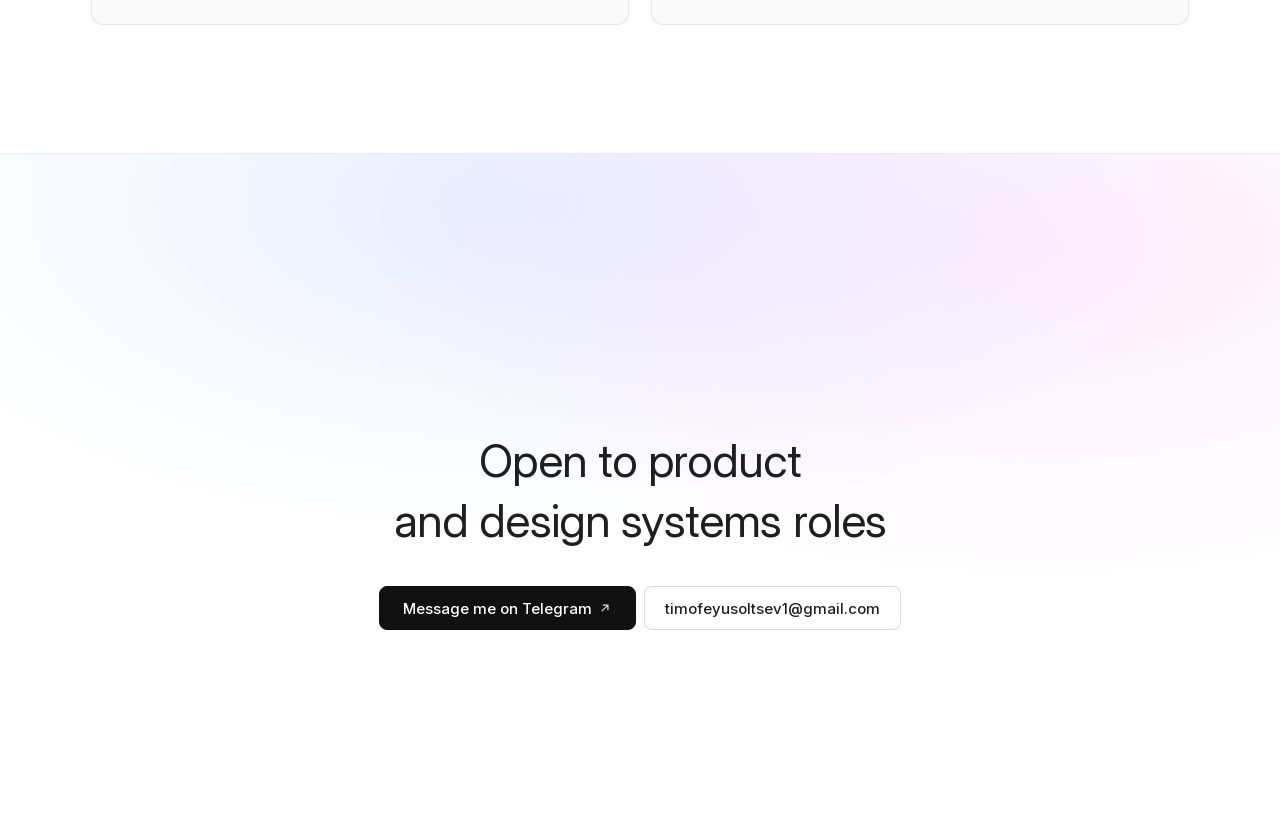
==== commit bcbf64a4: "fix(nav): глобус вровень с прописными, мертвые правила убраны Поля у кнопок языка и CV совпадали и р" ====
--- a/en/index.html
+++ b/en/index.html
@@ -31,7 +31,7 @@
 <link rel="apple-touch-icon" href="/apple-touch-icon.png">
 <link rel="preload" href="/assets/fonts/inter-latin.woff2" as="font" type="font/woff2" crossorigin>
 <link rel="preload" href="/assets/fonts/caveat-latin.woff2" as="font" type="font/woff2" crossorigin>
-<link rel="stylesheet" href="/site.css?v=4faa6bd7">
+<link rel="stylesheet" href="/site.css?v=db2ab4c9">
 <!-- Figma capture bridge: loaded only when the page is opened with a
      #figmacapture=... hash, so the third-party script never ships to visitors. -->
 <script>
--- a/site.css
+++ b/site.css
@@ -157,9 +157,10 @@
   .nav__in{display:flex; justify-content:space-between}
 }
 
-/* переключатель языка: глобус + код языка */
-.btn--lang{gap:7px}
-.btn--lang svg{opacity:.45}
+/* Переключатель языка ничего не переопределяет у .btn намеренно: шаг 6px
+   и прозрачность иконки взяты оттуда. Правила-модификаторы стояли здесь,
+   выше самого .btn, и при равной специфичности не применялись вовсе —
+   если понадобится что-то менять, модификатор должен жить в секции BUTTONS. */
 
 /* Имя в полосе сокращается до инициала там, где полное перестает помещаться
    рядом с кнопками. Освободившееся место уходит под глобус — иначе на
@@ -189,6 +190,10 @@
 .btn--lg{height:44px; padding:0 20px; font-size:15px}
 .btn svg{width:14px; height:14px; opacity:.55}
 .btn--primary svg{opacity:.85}
+/* Глобус у переключателя языка на пиксель меньше остальных иконок: на 14px
+   круг перерастает высоту прописных в «RU», на 13 встает с ними вровень.
+   Модификатор стоит после .btn svg — выше по файлу он бы не применился. */
+.btn--lang svg{width:13px; height:13px}
 
 /* ═══ HERO ═══ */
 .hero{position:relative; padding-block:clamp(88px,12vw,170px) clamp(56px,7vw,96px); overflow:hidden}
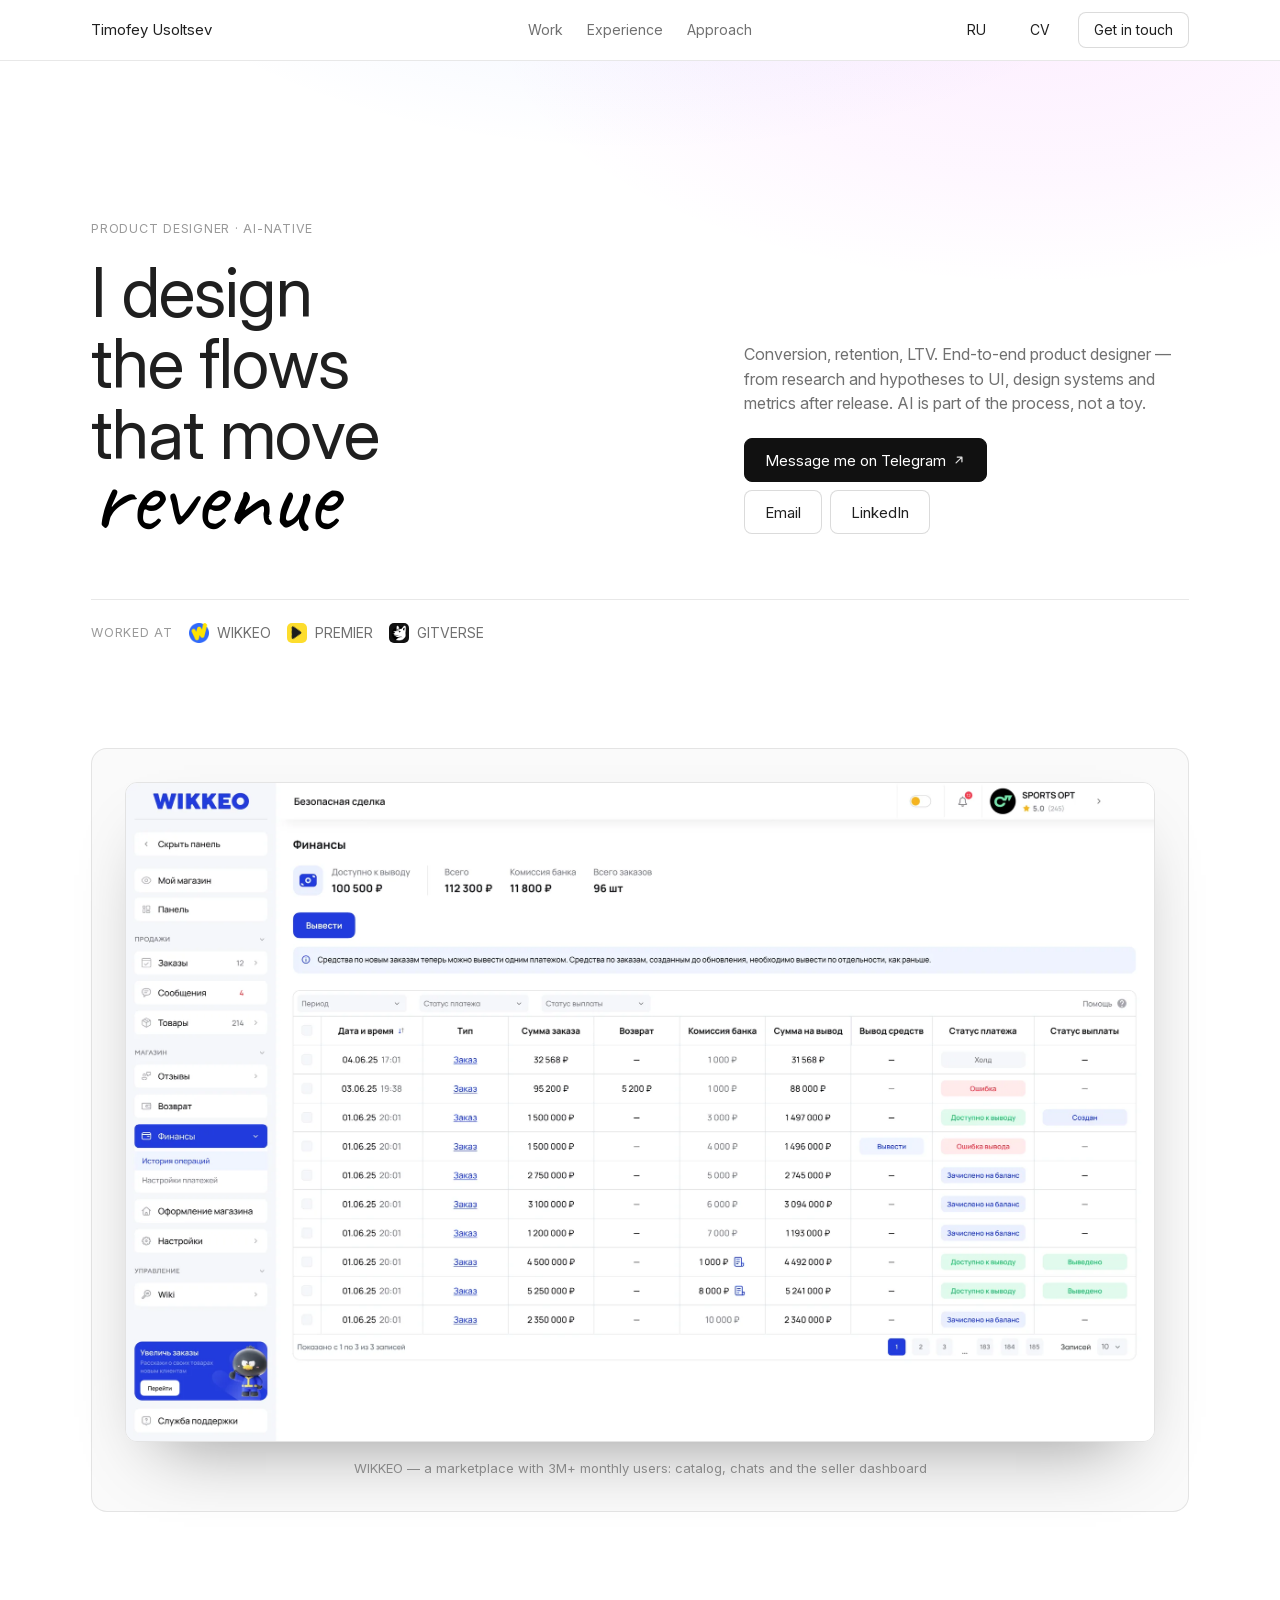
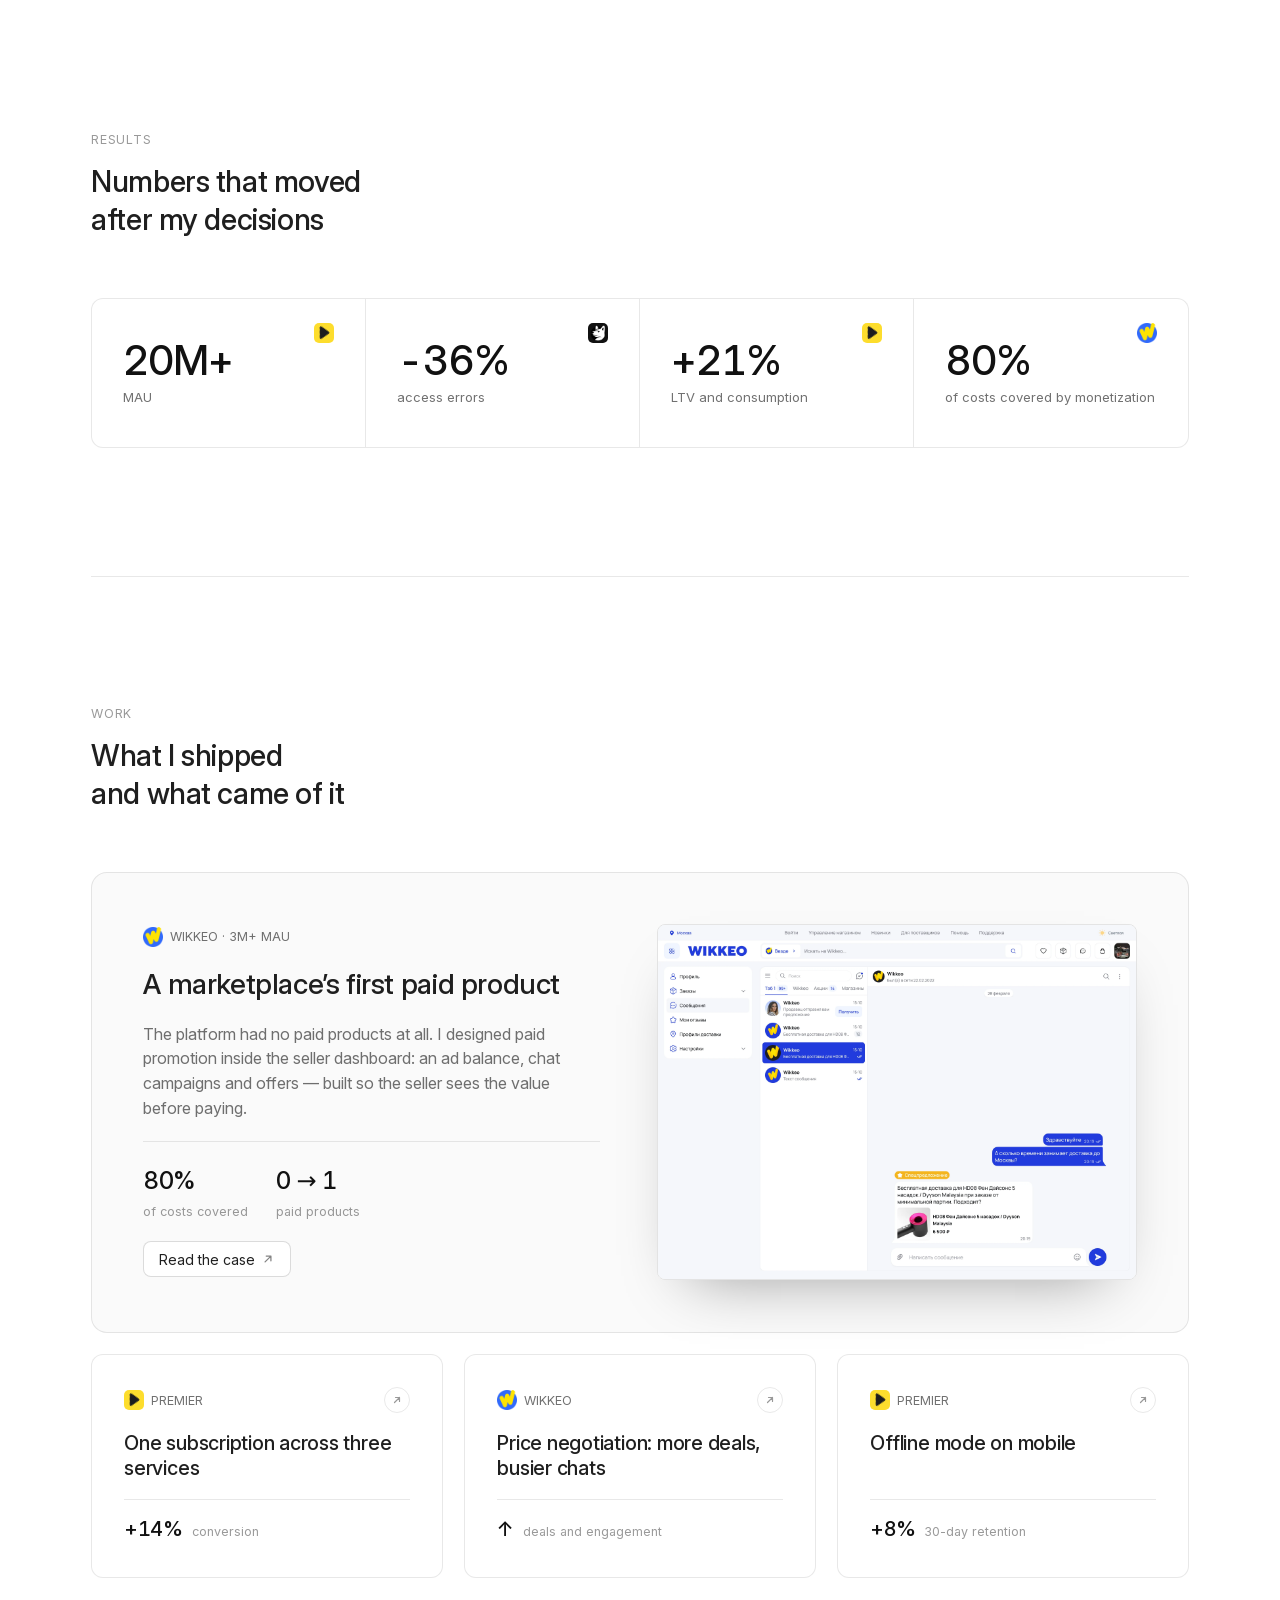
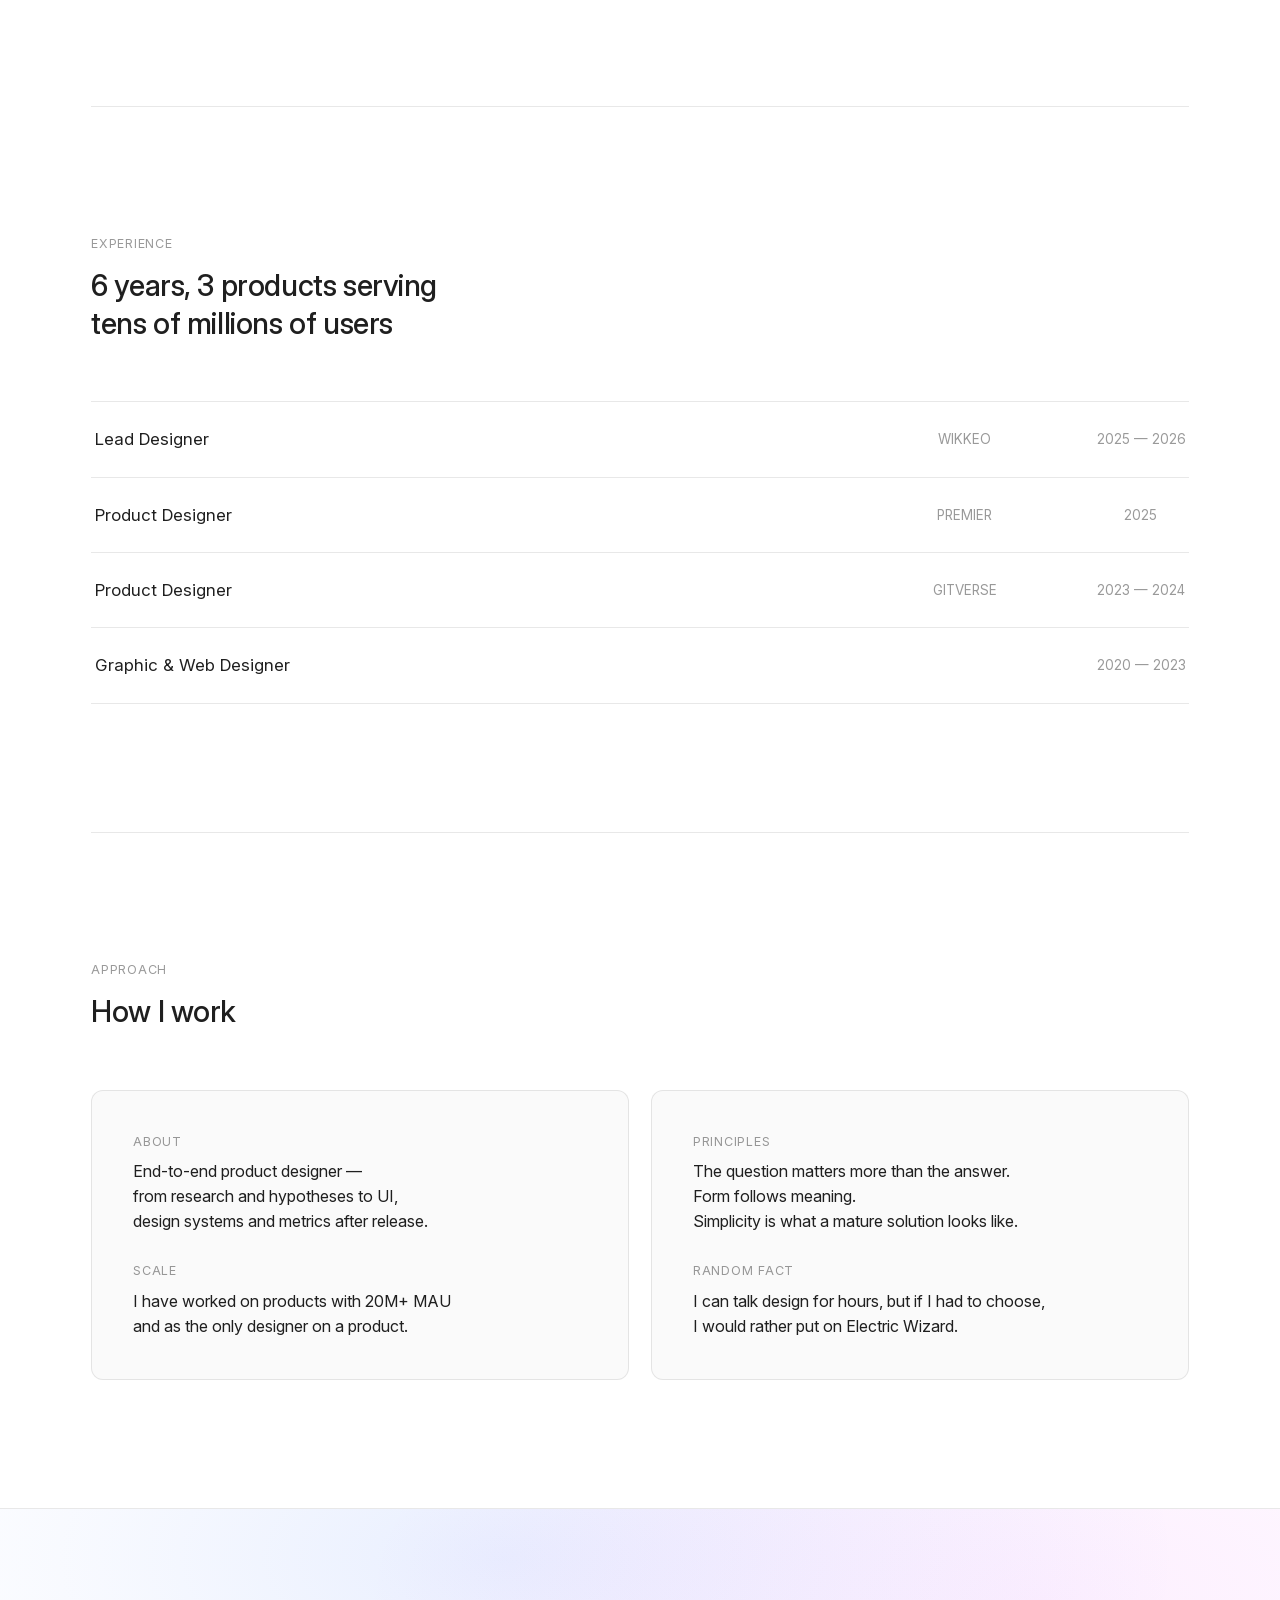
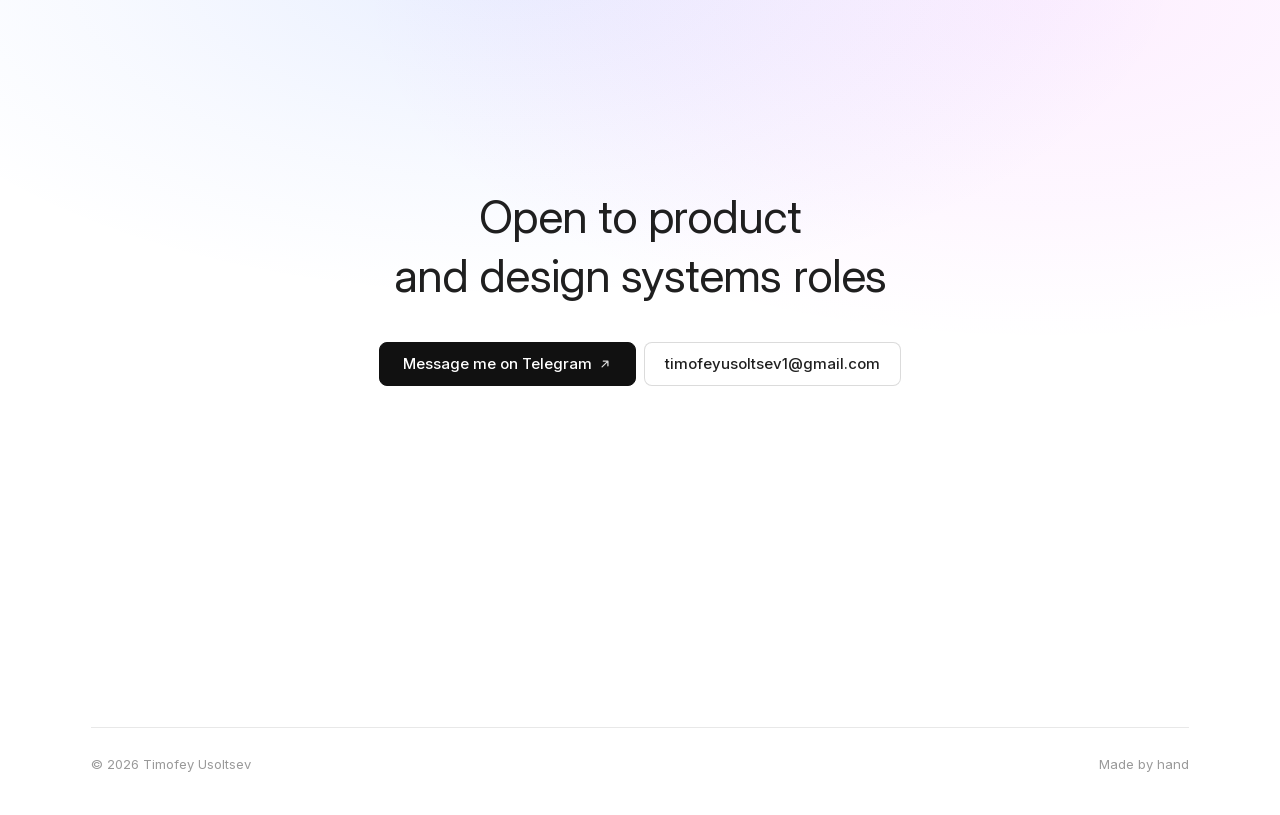
==== commit a8b7da97: "refactor(nav): переключатель языка без иконки Посмотрел, как это сделано у Airbnb, Figma, Booking и " ====
--- a/en/index.html
+++ b/en/index.html
@@ -31,7 +31,7 @@
 <link rel="apple-touch-icon" href="/apple-touch-icon.png">
 <link rel="preload" href="/assets/fonts/inter-latin.woff2" as="font" type="font/woff2" crossorigin>
 <link rel="preload" href="/assets/fonts/caveat-latin.woff2" as="font" type="font/woff2" crossorigin>
-<link rel="stylesheet" href="/site.css?v=db2ab4c9">
+<link rel="stylesheet" href="/site.css?v=93ea5056">
 <!-- Figma capture bridge: loaded only when the page is opened with a
      #figmacapture=... hash, so the third-party script never ships to visitors. -->
 <script>
@@ -71,7 +71,7 @@
       <a href="#approach">Approach</a>
     </div>
     <div class="nav__acts">
-      <a class="btn btn--bare btn--lang" href="/" hreflang="ru" lang="ru" title="Switch to Russian"><svg viewBox="0 0 24 24" fill="none" stroke="currentColor" stroke-width="2" stroke-linecap="round" stroke-linejoin="round" aria-hidden="true"><circle cx="12" cy="12" r="10"/><path d="M2 12h20"/><path d="M12 2a15.3 15.3 0 0 1 4 10 15.3 15.3 0 0 1-4 10 15.3 15.3 0 0 1-4-10 15.3 15.3 0 0 1 4-10"/></svg>RU</a>
+      <a class="btn btn--bare btn--lang" href="/" hreflang="ru" lang="ru" title="Switch to Russian">RU</a>
       <a class="btn btn--bare" href="https://drive.google.com/file/d/1Va3g7VDwjTGnI2e7ANqRNPqAumtL66ml/view?usp=sharing" target="_blank" rel="noopener">CV</a>
       <a class="btn" href="https://t.me/norse_tm" target="_blank" rel="noopener">Get in touch</a>
     </div>
--- a/site.css
+++ b/site.css
@@ -157,23 +157,26 @@
   .nav__in{display:flex; justify-content:space-between}
 }
 
-/* Переключатель языка ничего не переопределяет у .btn намеренно: шаг 6px
-   и прозрачность иконки взяты оттуда. Правила-модификаторы стояли здесь,
-   выше самого .btn, и при равной специфичности не применялись вовсе —
-   если понадобится что-то менять, модификатор должен жить в секции BUTTONS. */
+/* Переключатель языка — обычная .btn--bare без собственных правил: там только
+   код языка, и он по ширине совпадает с соседней кнопкой CV. */
 
 /* Имя в полосе сокращается до инициала там, где полное перестает помещаться
    рядом с кнопками. Освободившееся место уходит под глобус — иначе на
    телефоне имя уезжало на вторую строку. Порог снят с замера: полное имя
    вместе с кнопками требует ~430px, инициал — ~330px. */
 .nav__name .nm-short{display:none}
+/* Сначала ужимаются шаги и поля — и только потом что-либо сокращается */
 @media(max-width:460px){
-  .nav__name .nm-full{display:none}
-  .nav__name .nm-short{display:inline}
-  /* та же логика у кнопок: шаги и поля ужимаются, но ничего не пропадает */
   .nav__in{gap:12px}
   .nav__acts{gap:8px}
   .nav__acts .btn{padding:0 11px}
+}
+/* Имя сокращается до инициала только там, где полное перестает влезать:
+   на 390px запас 10px, на 375 — ноль. Порог стоял на 460, пока место
+   занимал глобус у переключателя языка; без него имя остается полным. */
+@media(max-width:385px){
+  .nav__name .nm-full{display:none}
+  .nav__name .nm-short{display:inline}
 }
 
 /* ═══ BUTTONS ═══ */
@@ -190,10 +193,6 @@
 .btn--lg{height:44px; padding:0 20px; font-size:15px}
 .btn svg{width:14px; height:14px; opacity:.55}
 .btn--primary svg{opacity:.85}
-/* Глобус у переключателя языка на пиксель меньше остальных иконок: на 14px
-   круг перерастает высоту прописных в «RU», на 13 встает с ними вровень.
-   Модификатор стоит после .btn svg — выше по файлу он бы не применился. */
-.btn--lang svg{width:13px; height:13px}
 
 /* ═══ HERO ═══ */
 .hero{position:relative; padding-block:clamp(88px,12vw,170px) clamp(56px,7vw,96px); overflow:hidden}
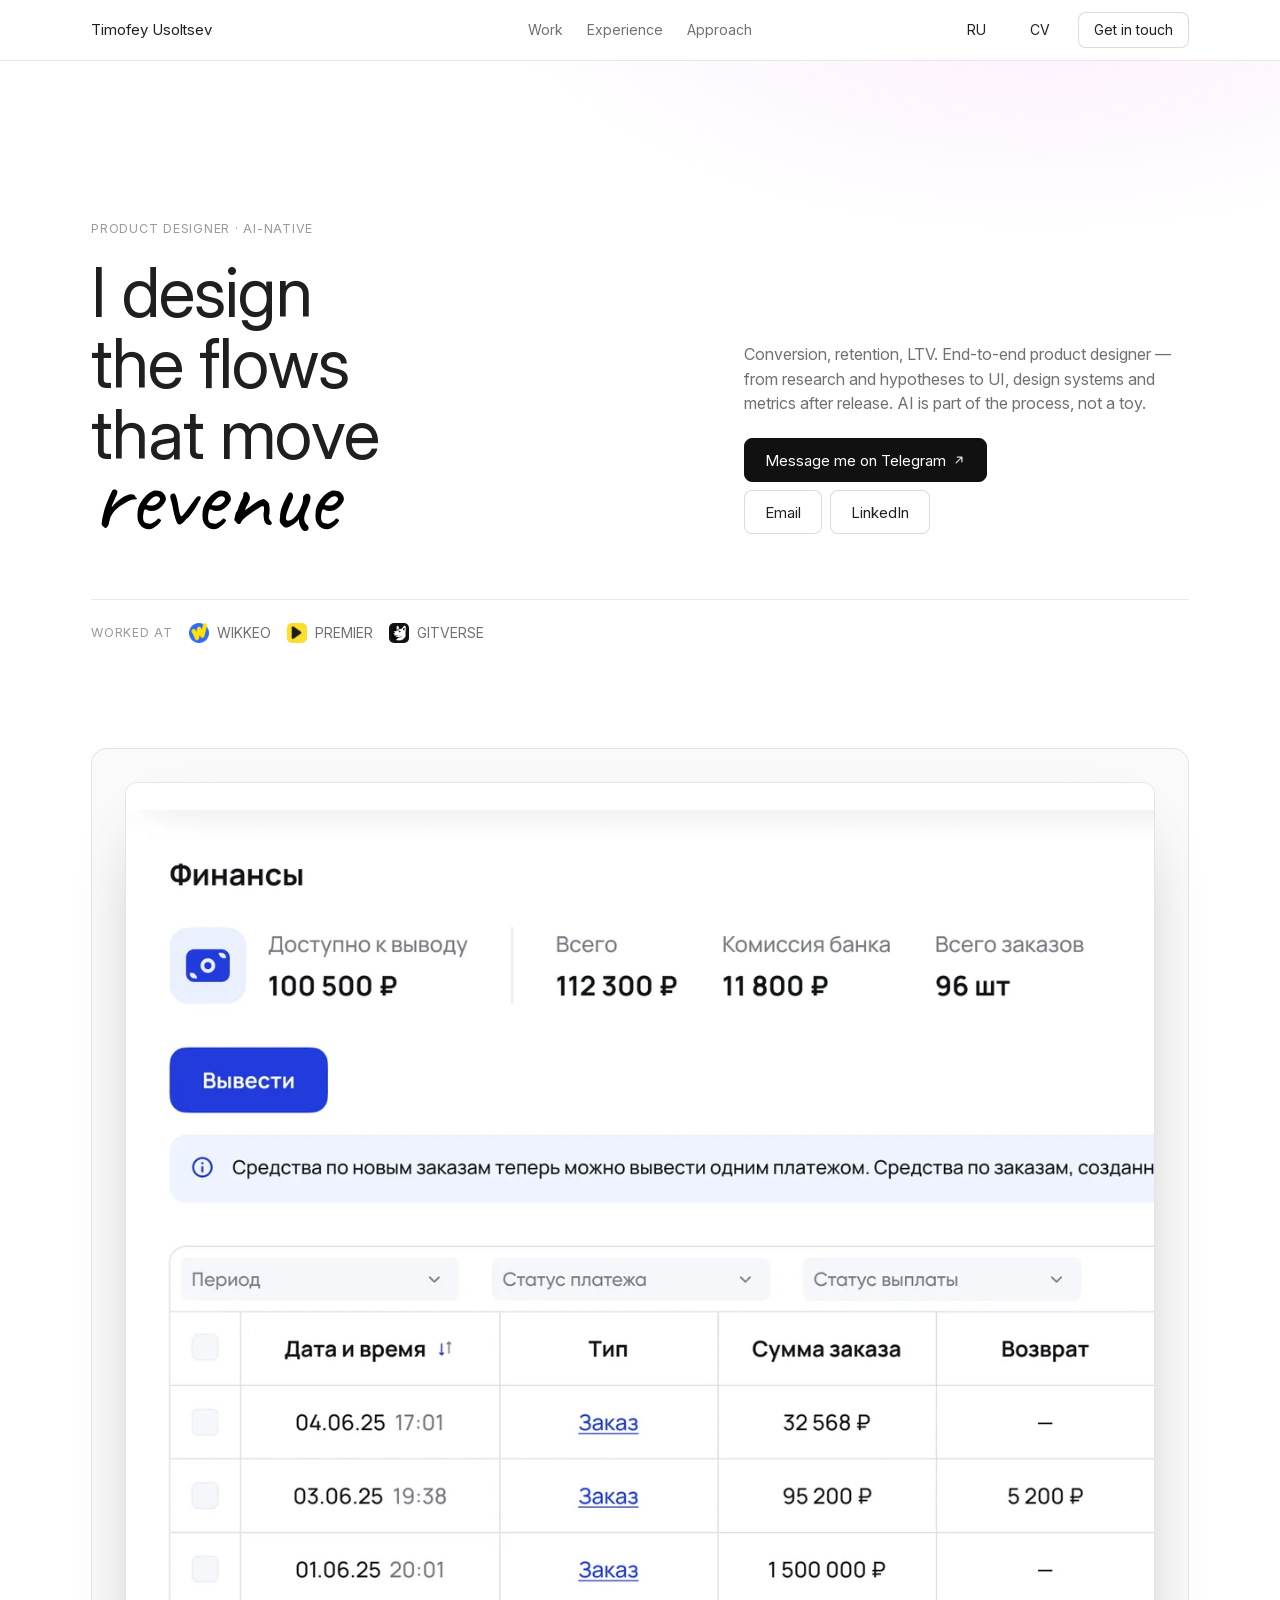
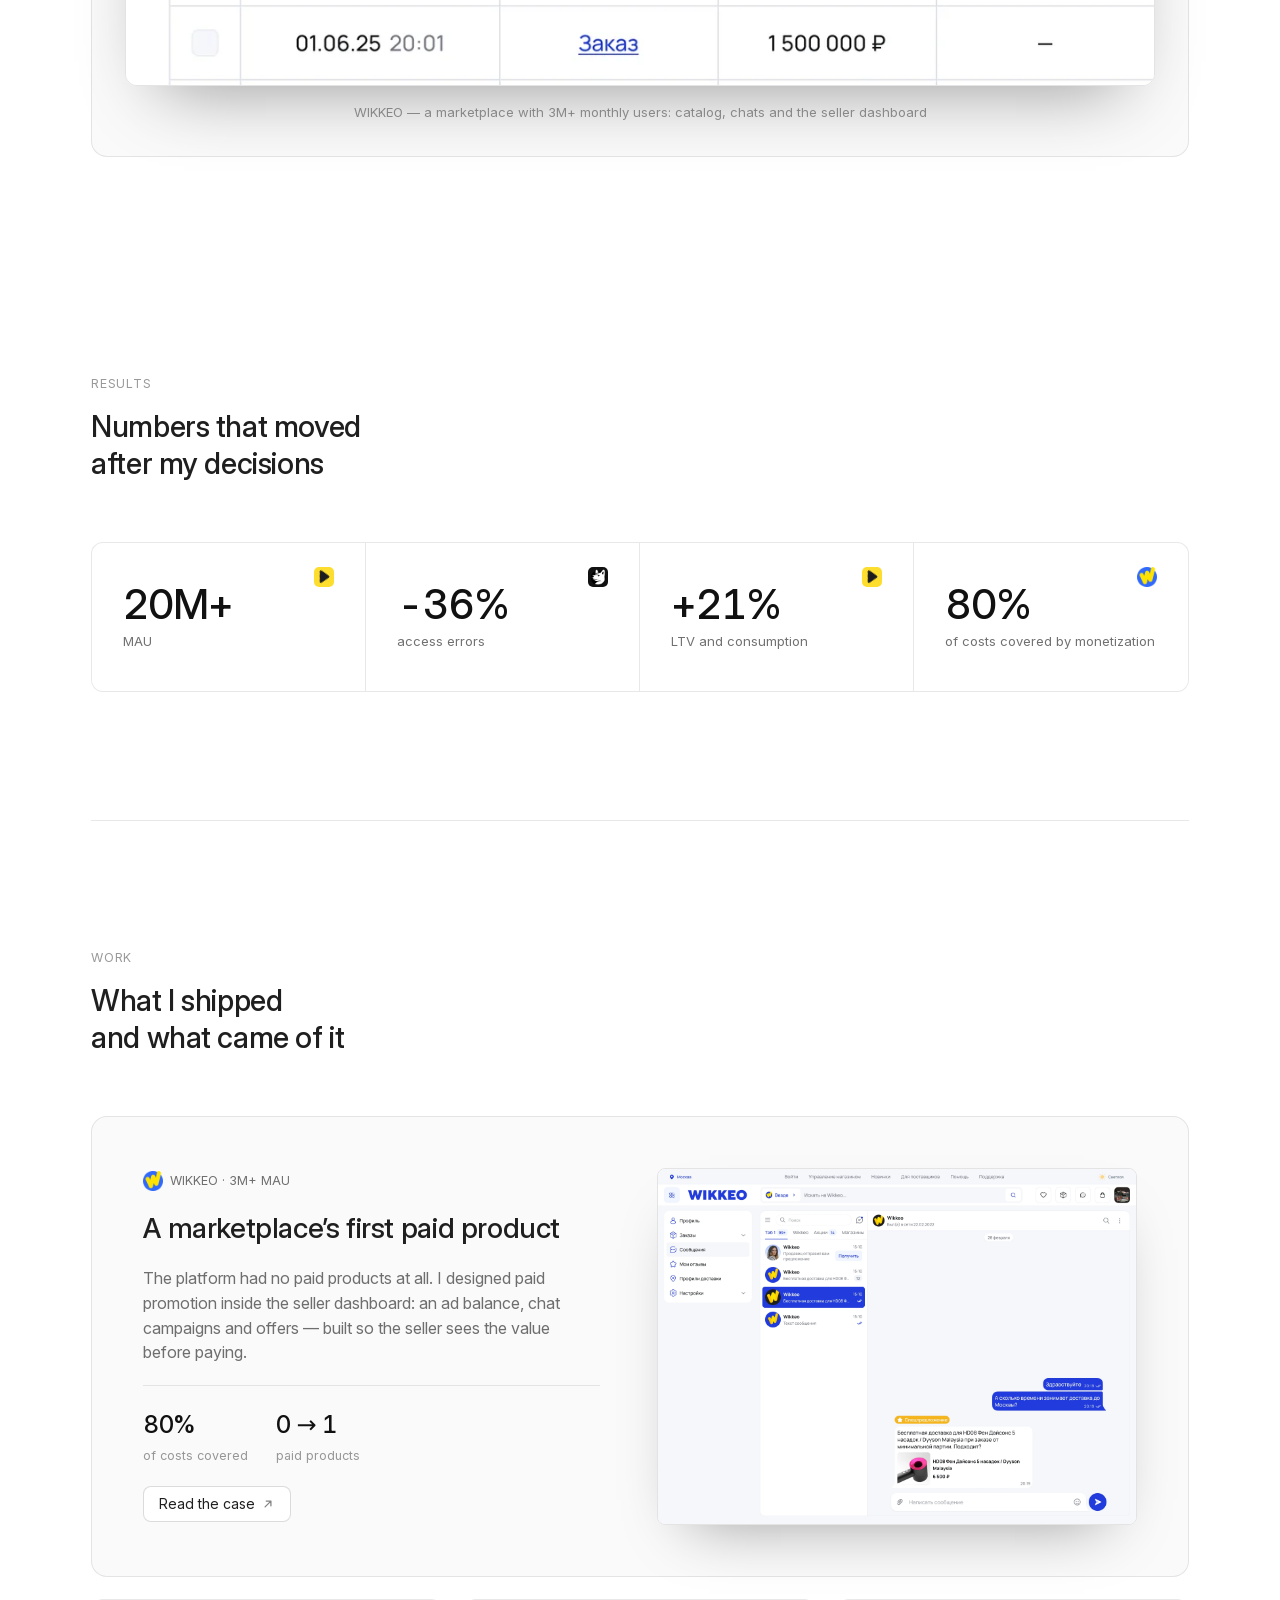
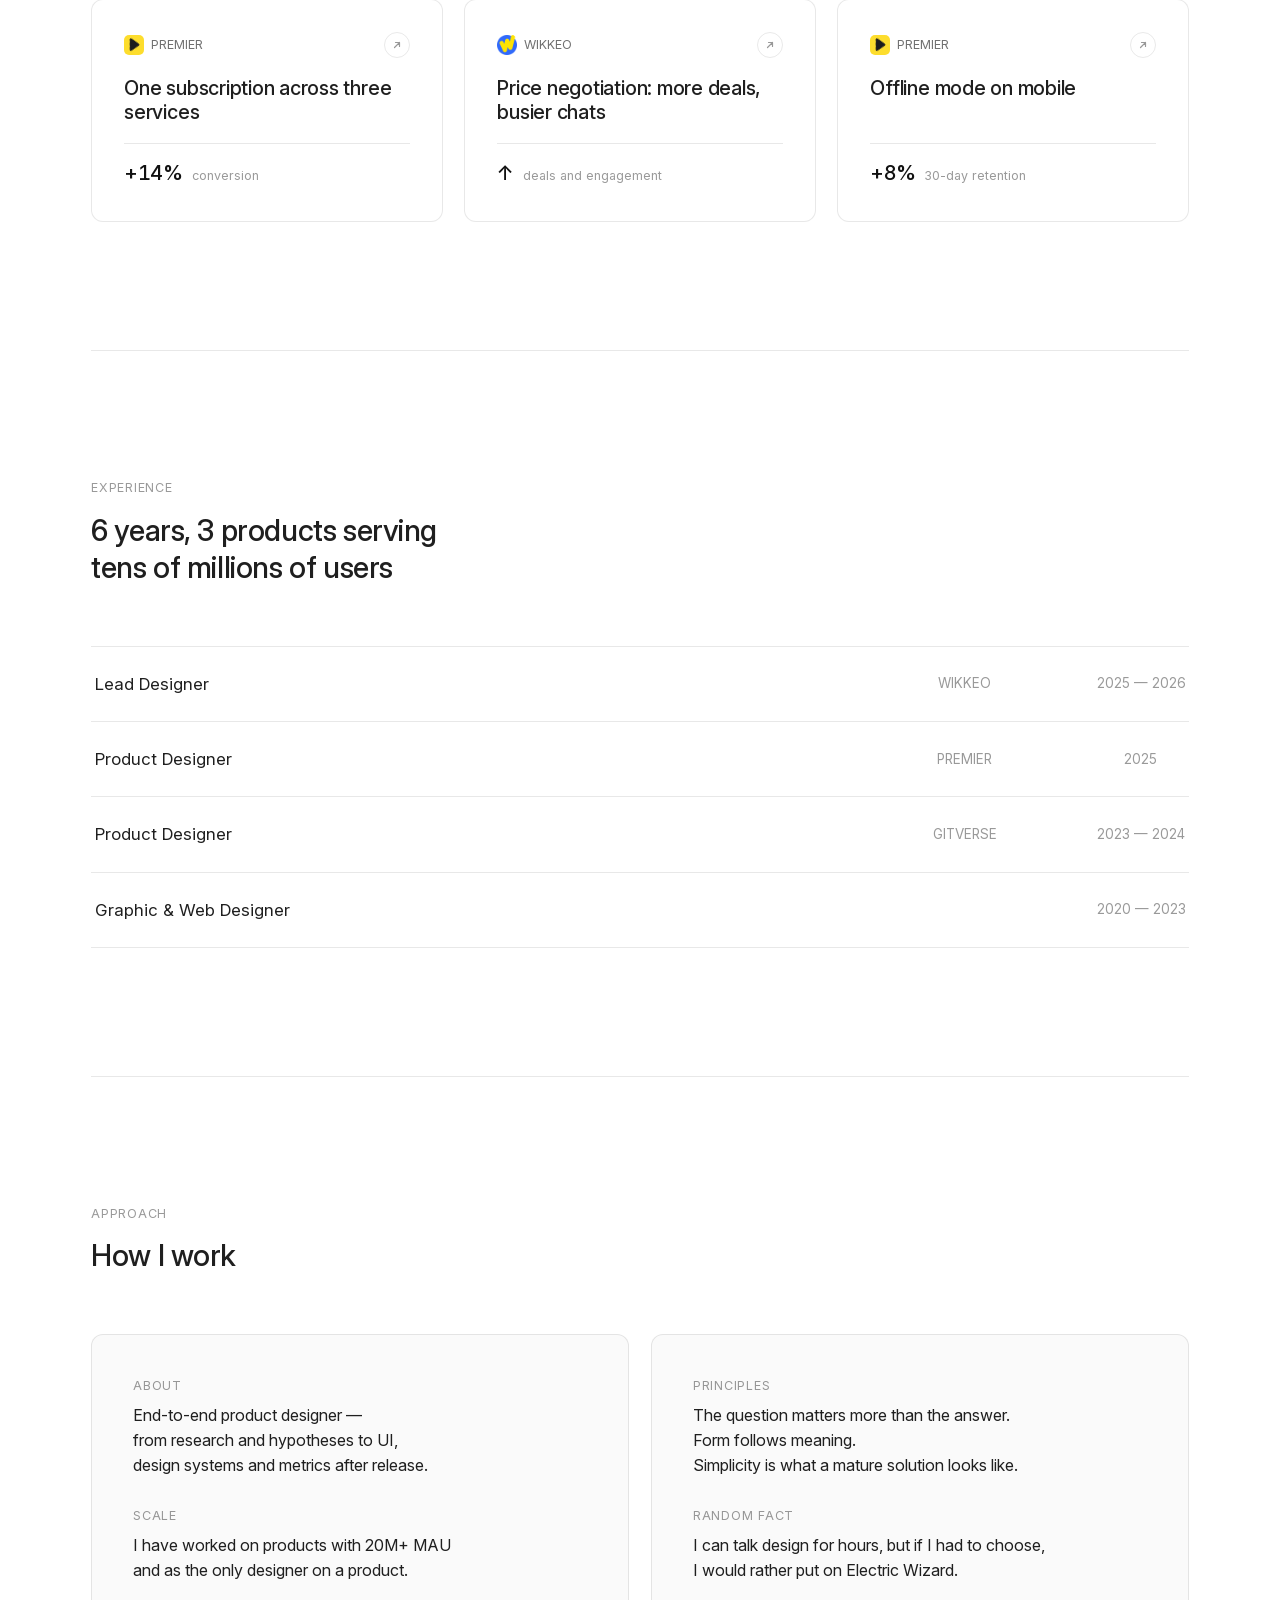
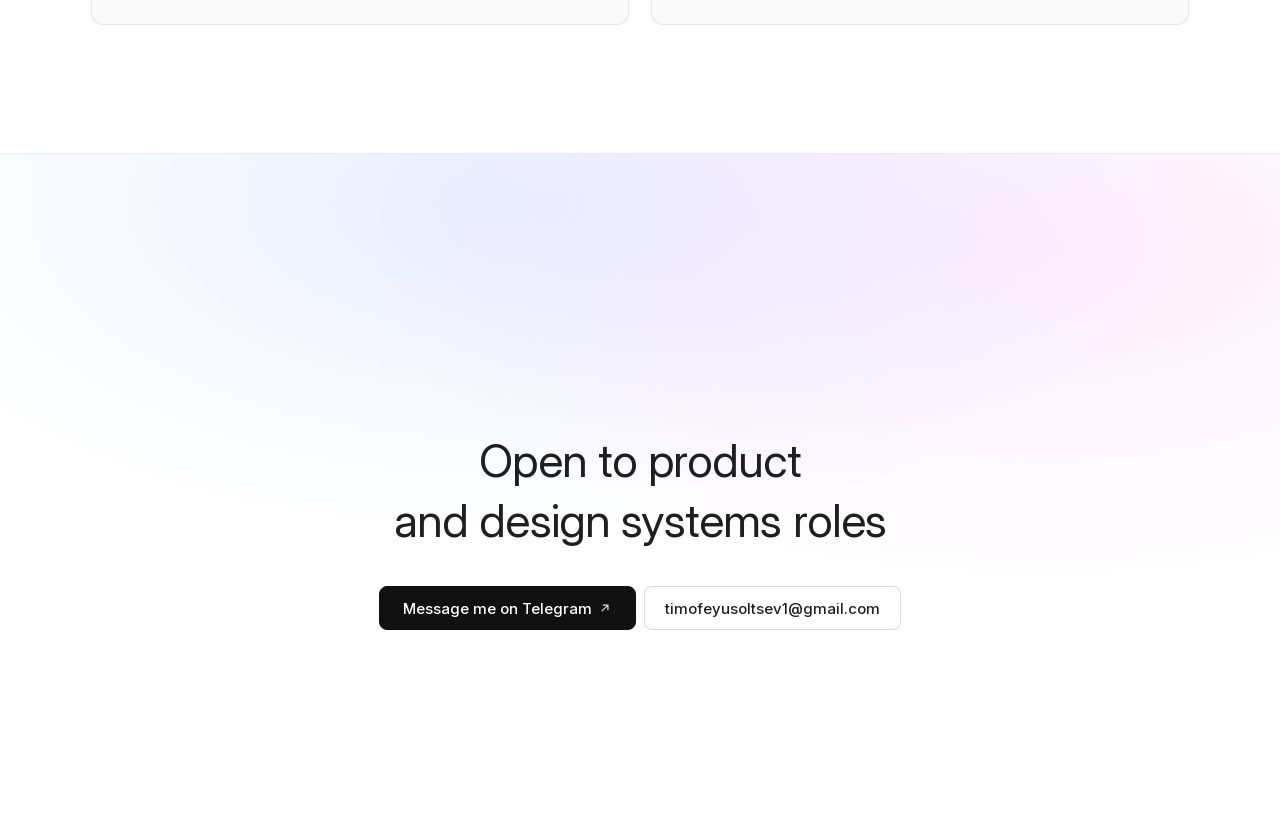
==== commit a7d81576: "fix(nav): имя не растягивается на всю колонку сетки При переводе полосы на сетку .nav__name остался " ====
--- a/en/index.html
+++ b/en/index.html
@@ -31,7 +31,7 @@
 <link rel="apple-touch-icon" href="/apple-touch-icon.png">
 <link rel="preload" href="/assets/fonts/inter-latin.woff2" as="font" type="font/woff2" crossorigin>
 <link rel="preload" href="/assets/fonts/caveat-latin.woff2" as="font" type="font/woff2" crossorigin>
-<link rel="stylesheet" href="/site.css?v=93ea5056">
+<link rel="stylesheet" href="/site.css?v=ffd87877">
 <!-- Figma capture bridge: loaded only when the page is opened with a
      #figmacapture=... hash, so the third-party script never ships to visitors. -->
 <script>
--- a/site.css
+++ b/site.css
@@ -139,6 +139,9 @@
    Боковые колонки по 1fr держат ссылки ровно по центру полосы. */
 .nav__in{max-width:var(--max); margin:0 auto; padding:0 var(--shell); height:60px;
   display:grid; grid-template-columns:1fr auto 1fr; align-items:center; gap:20px}
+/* Без justify-self имя растягивалось на всю колонку 1fr — 433px вместо 136,
+   и кликабельной становилась треть полосы с курсором-рукой над пустотой. */
+.nav__name{justify-self:start}
 .nav__links{justify-self:center}
 .nav__acts{justify-self:end}
 .nav__name{font-size:15px; font-weight:400; letter-spacing:-0.01em; color:var(--ink)}
@@ -148,7 +151,10 @@
 .nav__links a{display:inline-flex; align-items:center; height:28px; padding:0 8px;
   border-radius:var(--r-sm); color:var(--ink-2);
   transition:color .15s var(--ease-out), background-color .15s var(--ease-out)}
-.nav__links a:hover{background:rgba(0,0,0,.08); color:var(--ink)}
+/* заливка на наведении — общий токен, тот же, что у кнопок полосы и у
+   карточек кейсов. Здесь стояло разовое rgba(0,0,0,.08) мимо токенов:
+   почти вдвое темнее, из-за чего середина полосы выбивалась из ряда */
+.nav__links a:hover{background:var(--fill-2); color:var(--ink)}
 .nav__acts{display:flex; align-items:center; gap:12px}
 /* без средней колонки сетка схлопывается и кнопки уезжают в центр —
    на узком экране возвращаемся к простому флексу */
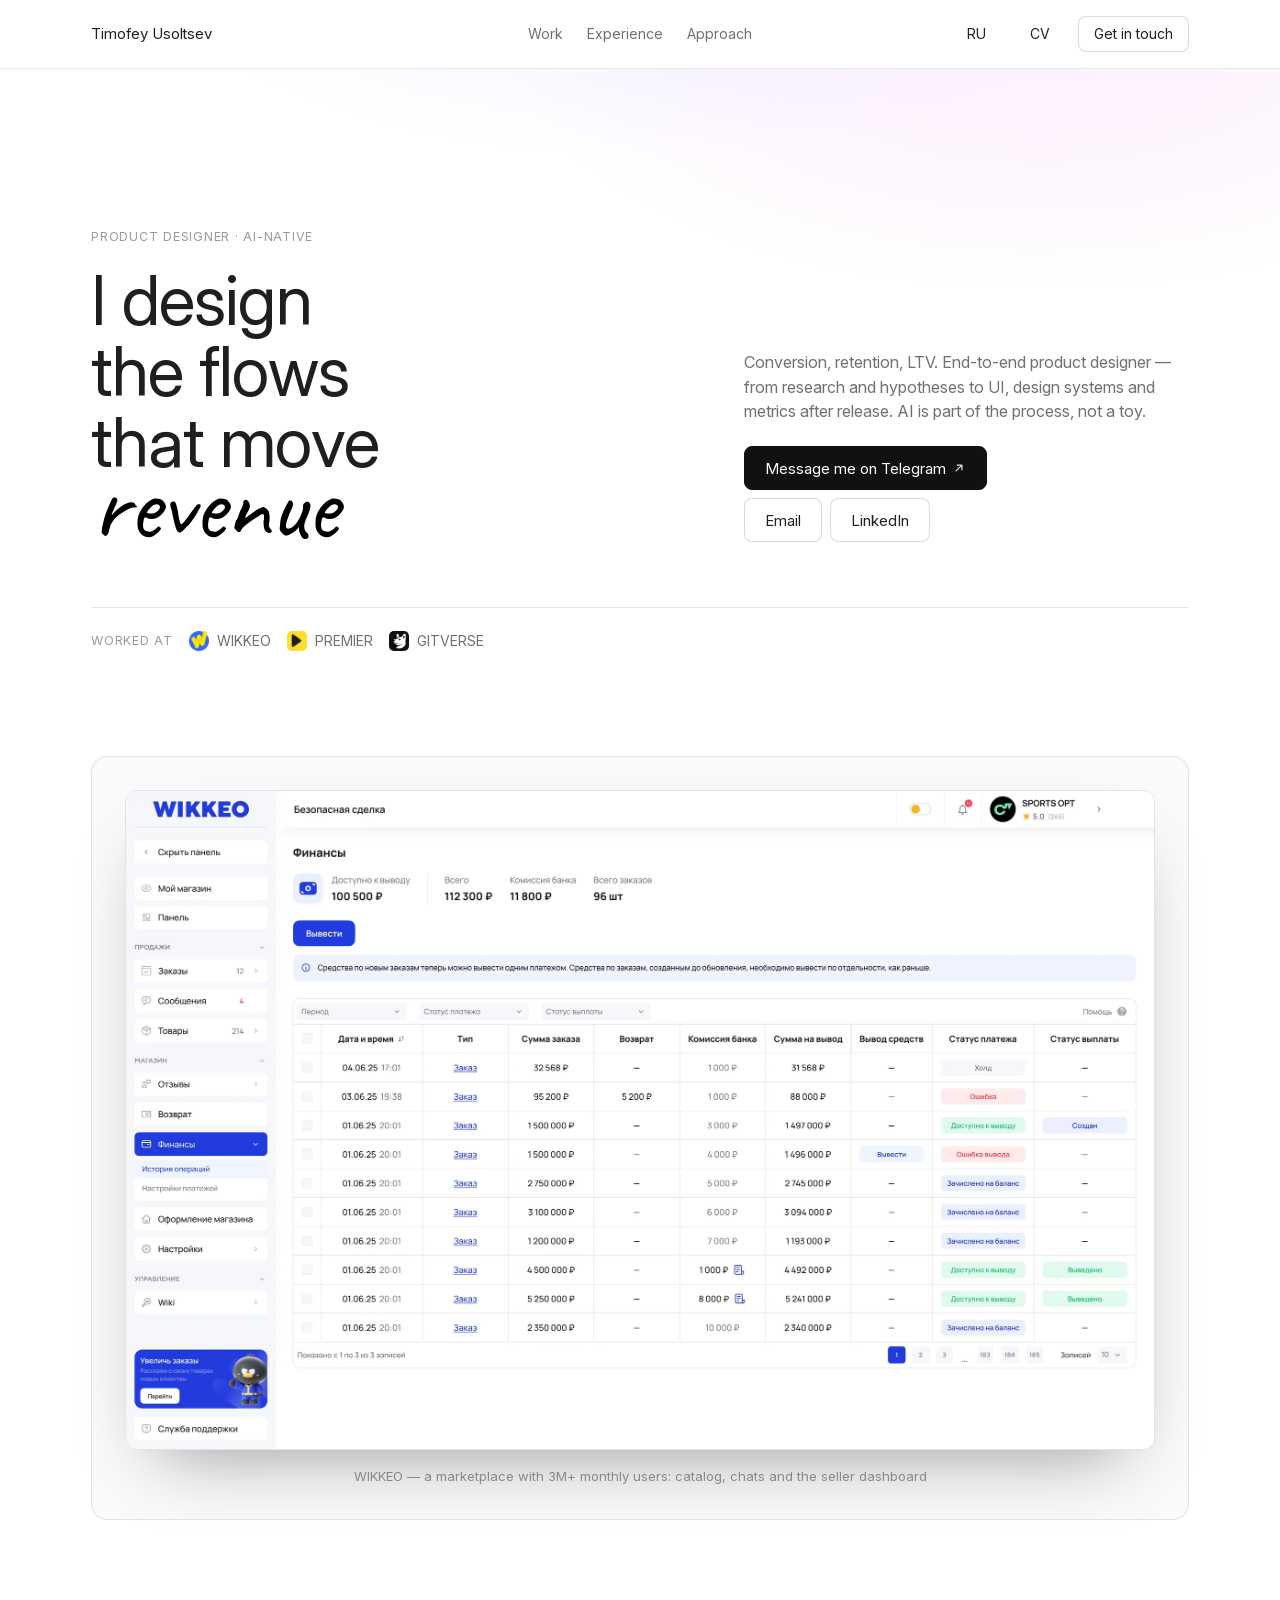
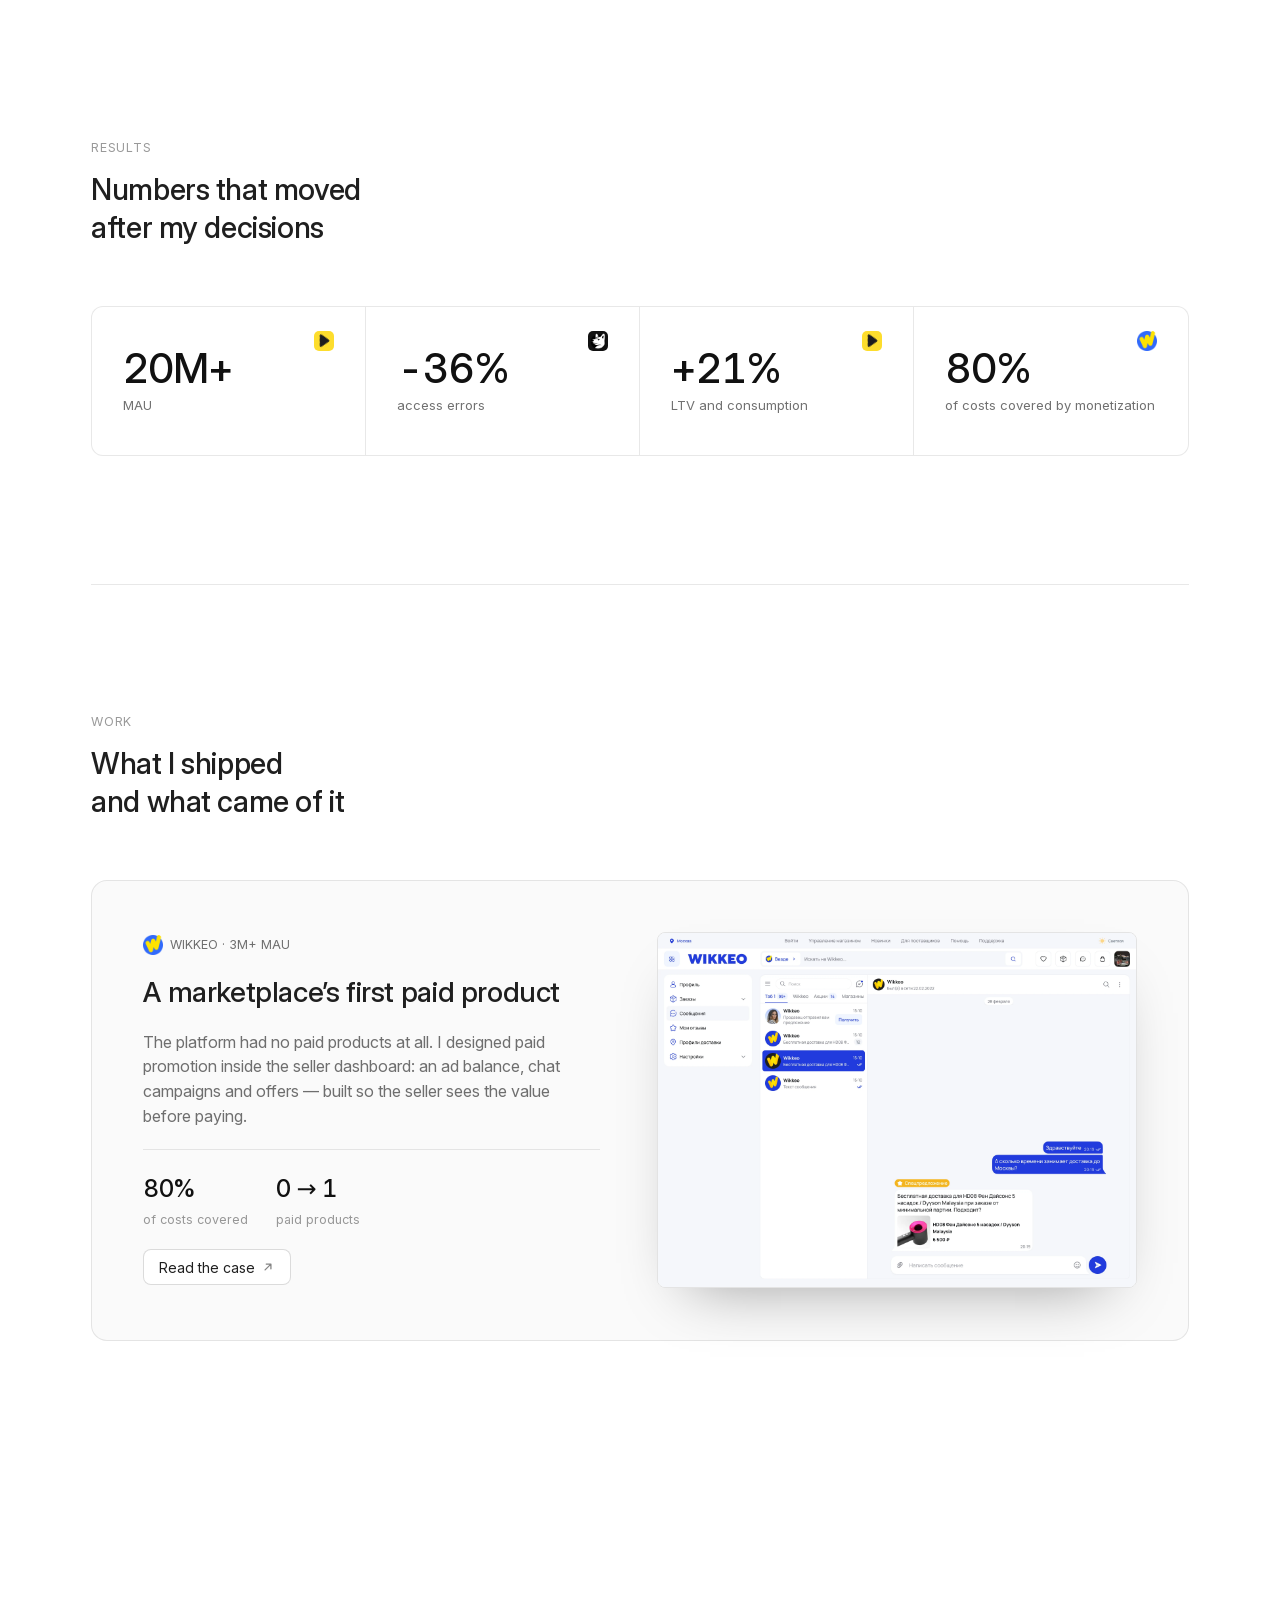
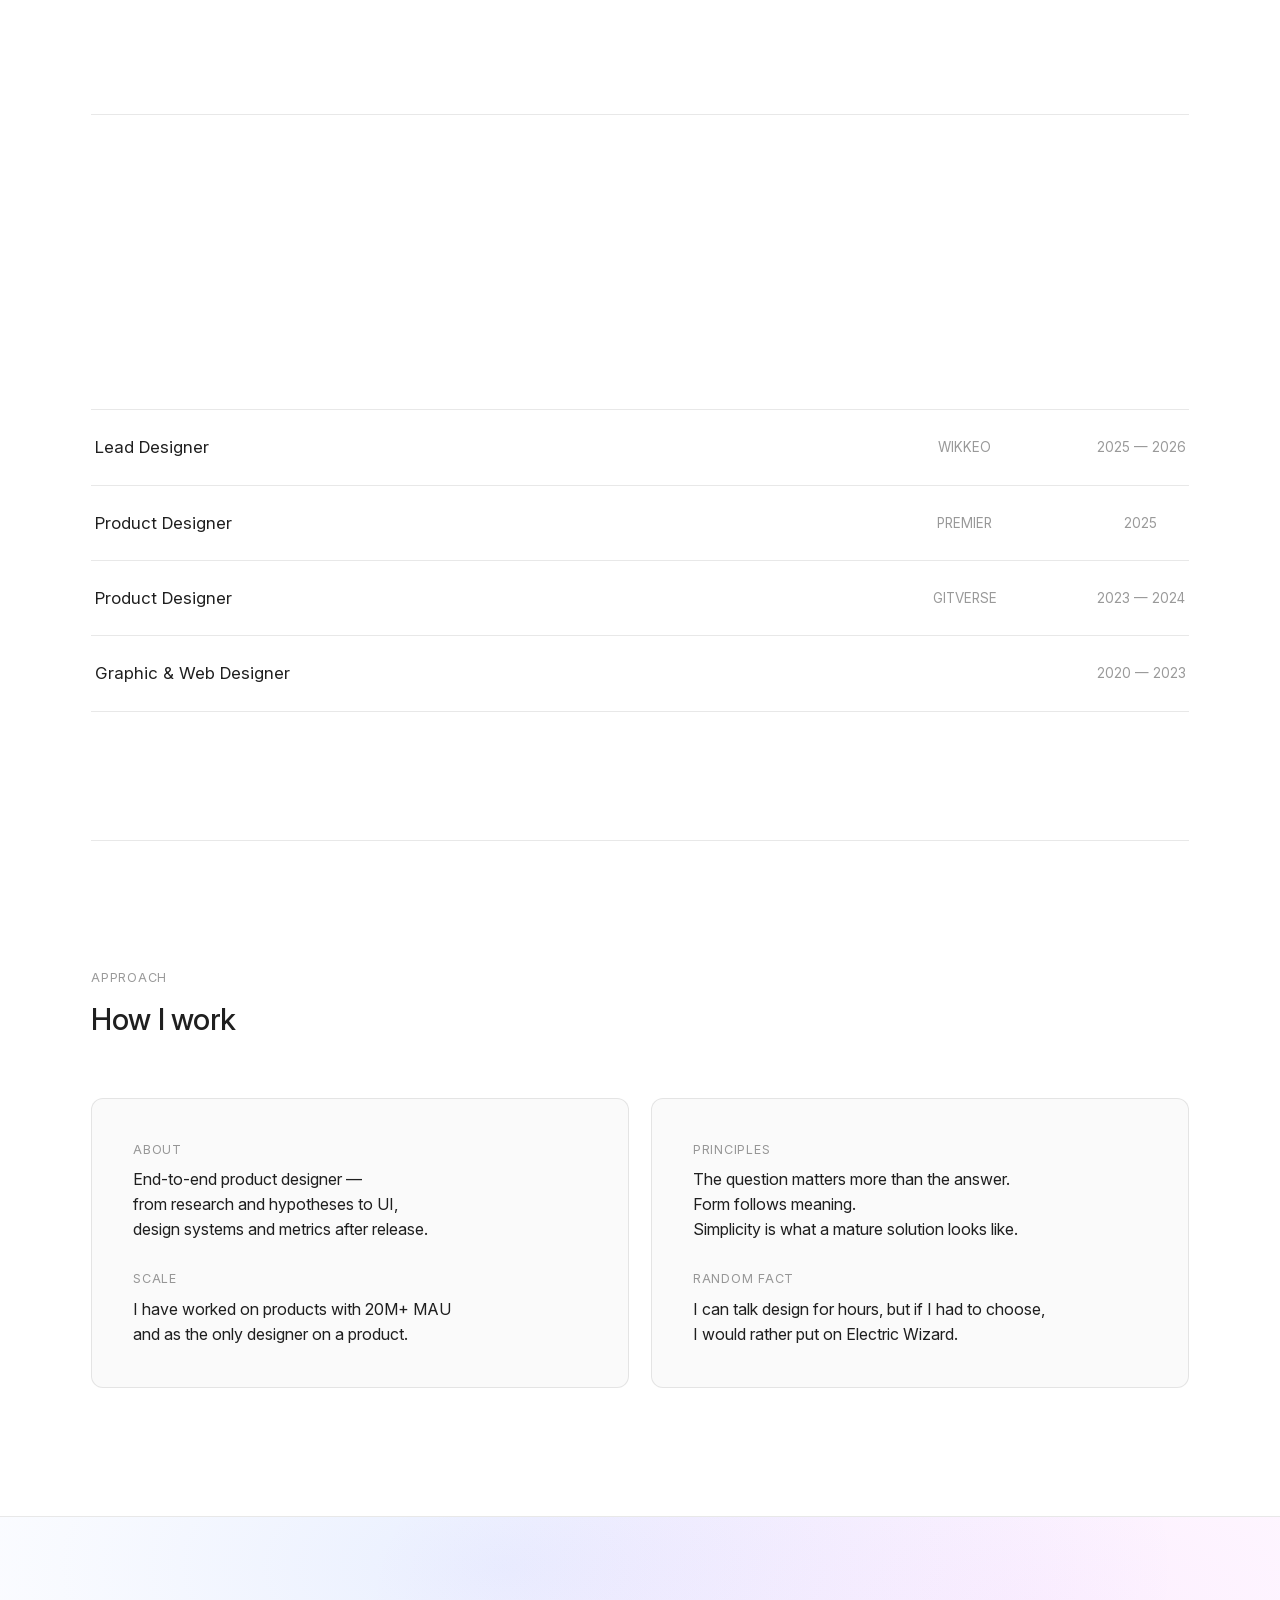
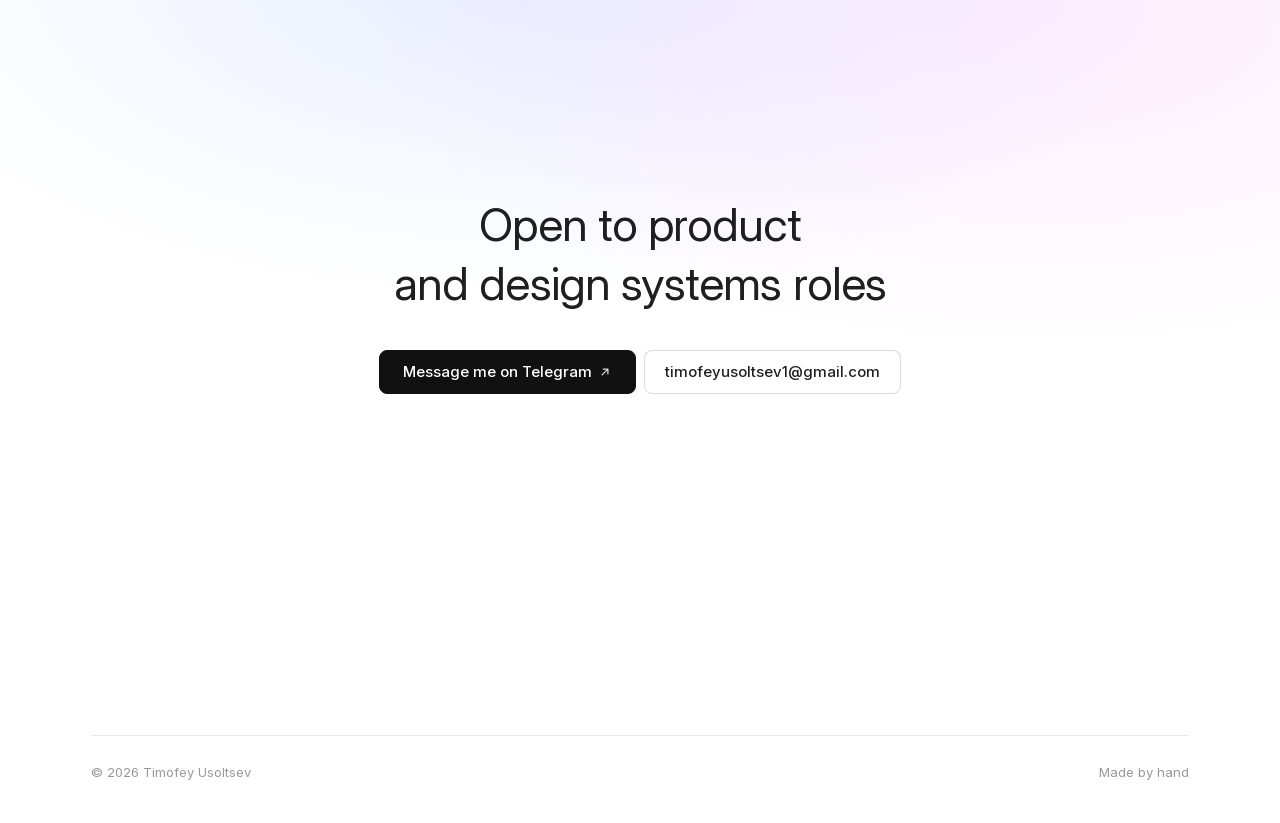
==== commit f7d29d93: "fix(nav): полоса 68px и снятый theme-color Полоса выглядела висящей в воздухе только в Safari, потом" ====
--- a/en/index.html
+++ b/en/index.html
@@ -19,7 +19,6 @@
 <meta property="og:image:height" content="630">
 <meta property="og:image:alt" content="I design the flows that move revenue. 20M+ MAU, LTV +21%, conversion x3, churn -11%">
 <meta name="twitter:card" content="summary_large_image">
-<meta name="theme-color" content="#FFFFFF">
 
 <link rel="canonical" href="https://timofeyusoltsev.github.io/en/">
 <meta property="og:url" content="https://timofeyusoltsev.github.io/en/">
@@ -31,7 +30,7 @@
 <link rel="apple-touch-icon" href="/apple-touch-icon.png">
 <link rel="preload" href="/assets/fonts/inter-latin.woff2" as="font" type="font/woff2" crossorigin>
 <link rel="preload" href="/assets/fonts/caveat-latin.woff2" as="font" type="font/woff2" crossorigin>
-<link rel="stylesheet" href="/site.css?v=ffd87877">
+<link rel="stylesheet" href="/site.css?v=6d5eb2e6">
 <!-- Figma capture bridge: loaded only when the page is opened with a
      #figmacapture=... hash, so the third-party script never ships to visitors. -->
 <script>
--- a/site.css
+++ b/site.css
@@ -70,6 +70,7 @@
   --ease:cubic-bezier(.16,1,.3,1);
   /* snappy ease-out for pointer feedback — the page's expo curve is too slow for hover */
   --ease-out:cubic-bezier(0,0,.2,1);
+  --nav-h:68px;
   --shell:clamp(20px,4vw,64px);
   --max:1200px;
 
@@ -87,7 +88,10 @@
 [data-font="manrope"] { --font:'Manrope' }
 
 *,*::before,*::after{box-sizing:border-box}
-html{-webkit-text-size-adjust:100%; scroll-behavior:smooth; background:var(--page)}
+/* липкая полоса перекрывает заголовок, к которому ведет якорь, —
+   отступ прокрутки равен ее высоте */
+html{-webkit-text-size-adjust:100%; scroll-behavior:smooth; scroll-padding-top:var(--nav-h);
+  background:var(--page)}
 body{
   margin:0; background:var(--page); color:var(--ink);
   font-family:var(--font),-apple-system,system-ui,'Segoe UI',sans-serif;
@@ -137,7 +141,7 @@
 /* Три колонки, а не space-between: имя слева уже блока кнопок справа,
    и при space-between середина уезжала влево вслед за разницей ширин.
    Боковые колонки по 1fr держат ссылки ровно по центру полосы. */
-.nav__in{max-width:var(--max); margin:0 auto; padding:0 var(--shell); height:60px;
+.nav__in{max-width:var(--max); margin:0 auto; padding:0 var(--shell); height:var(--nav-h);
   display:grid; grid-template-columns:1fr auto 1fr; align-items:center; gap:20px}
 /* Без justify-self имя растягивалось на всю колонку 1fr — 433px вместо 136,
    и кликабельной становилась треть полосы с курсором-рукой над пустотой. */
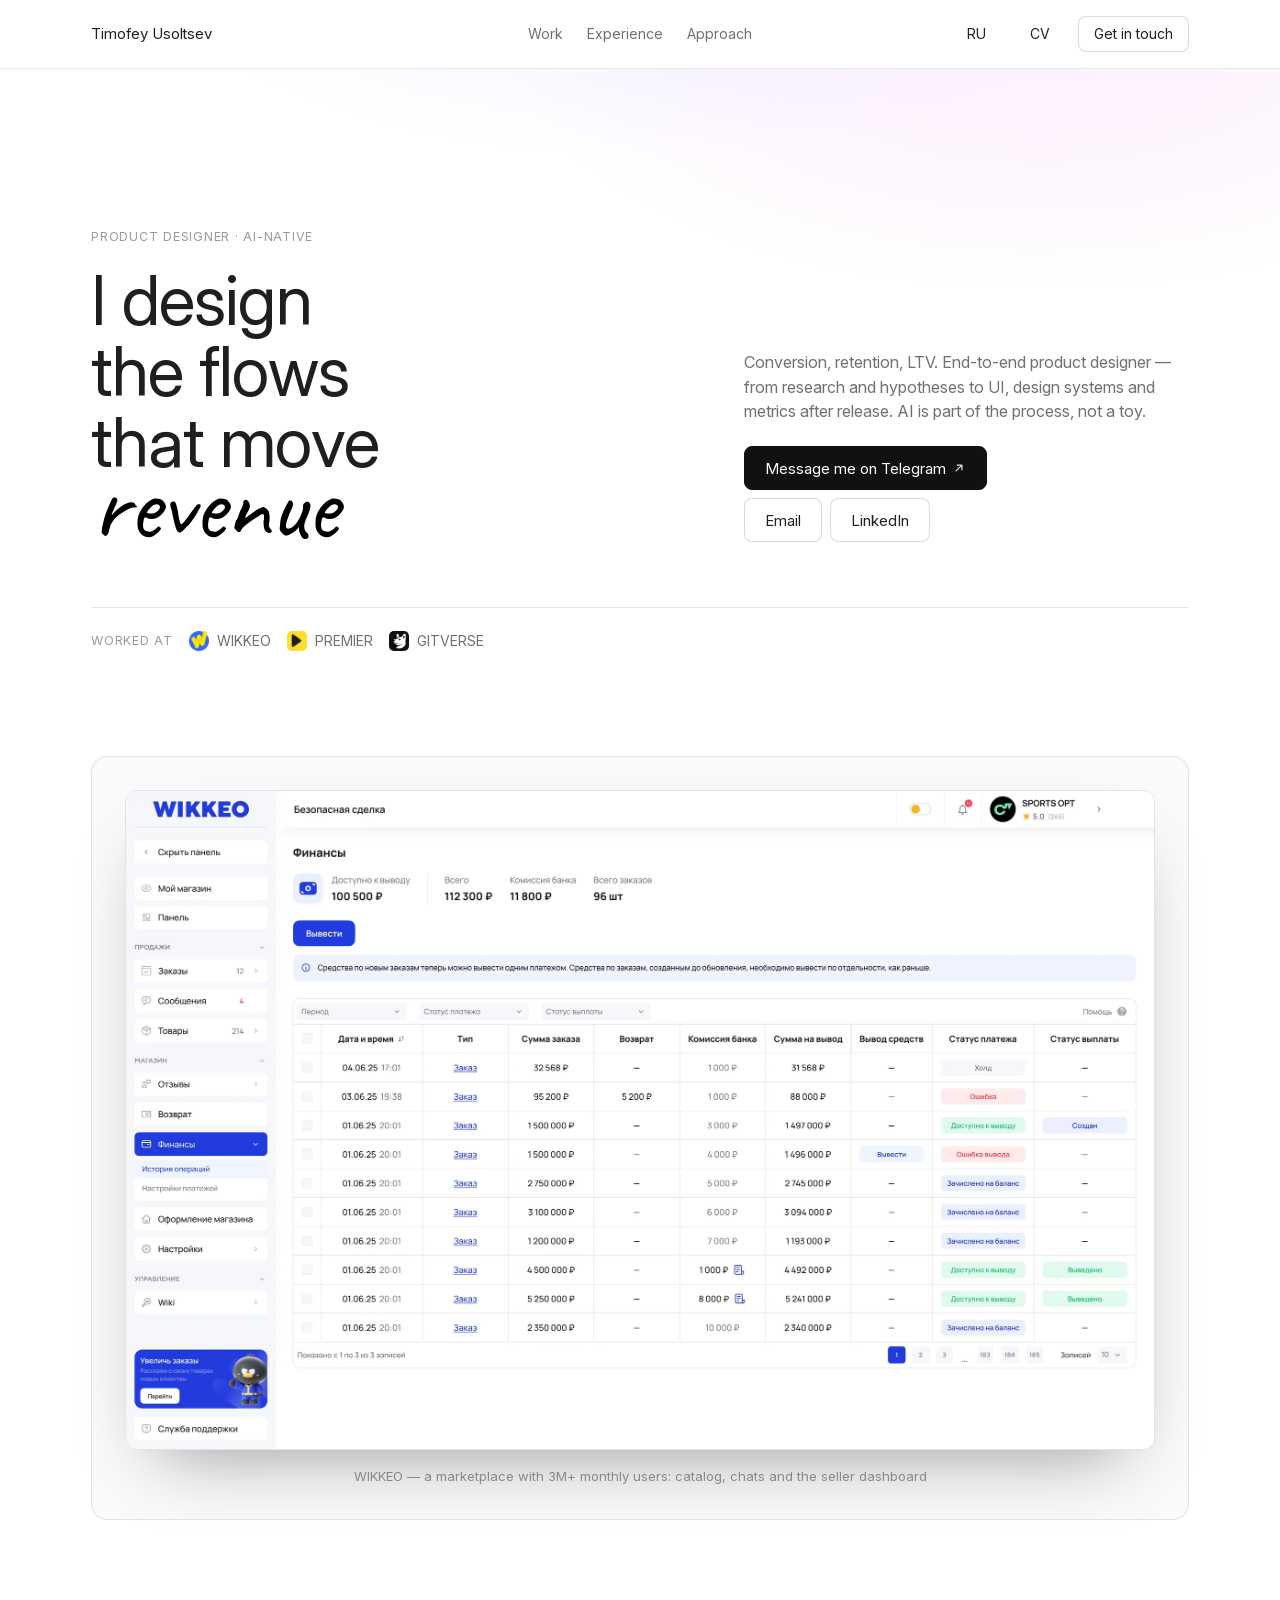
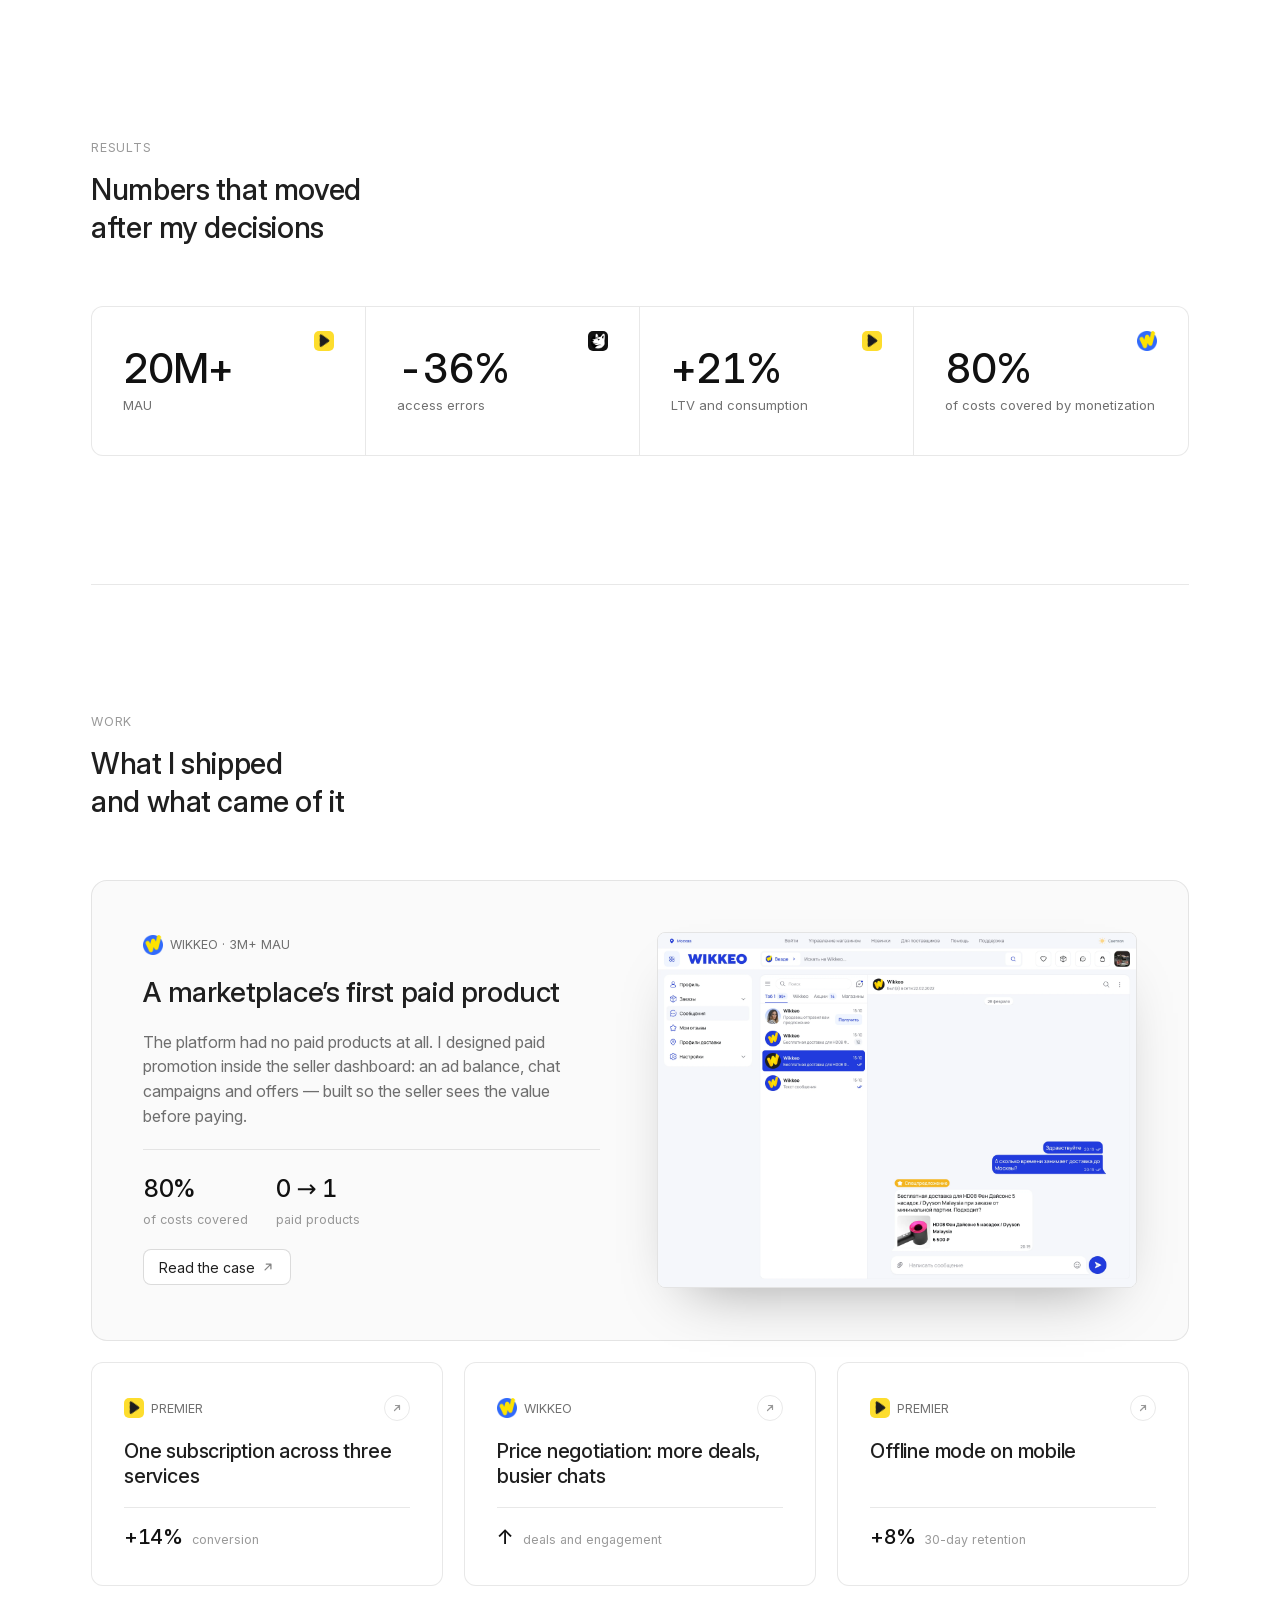
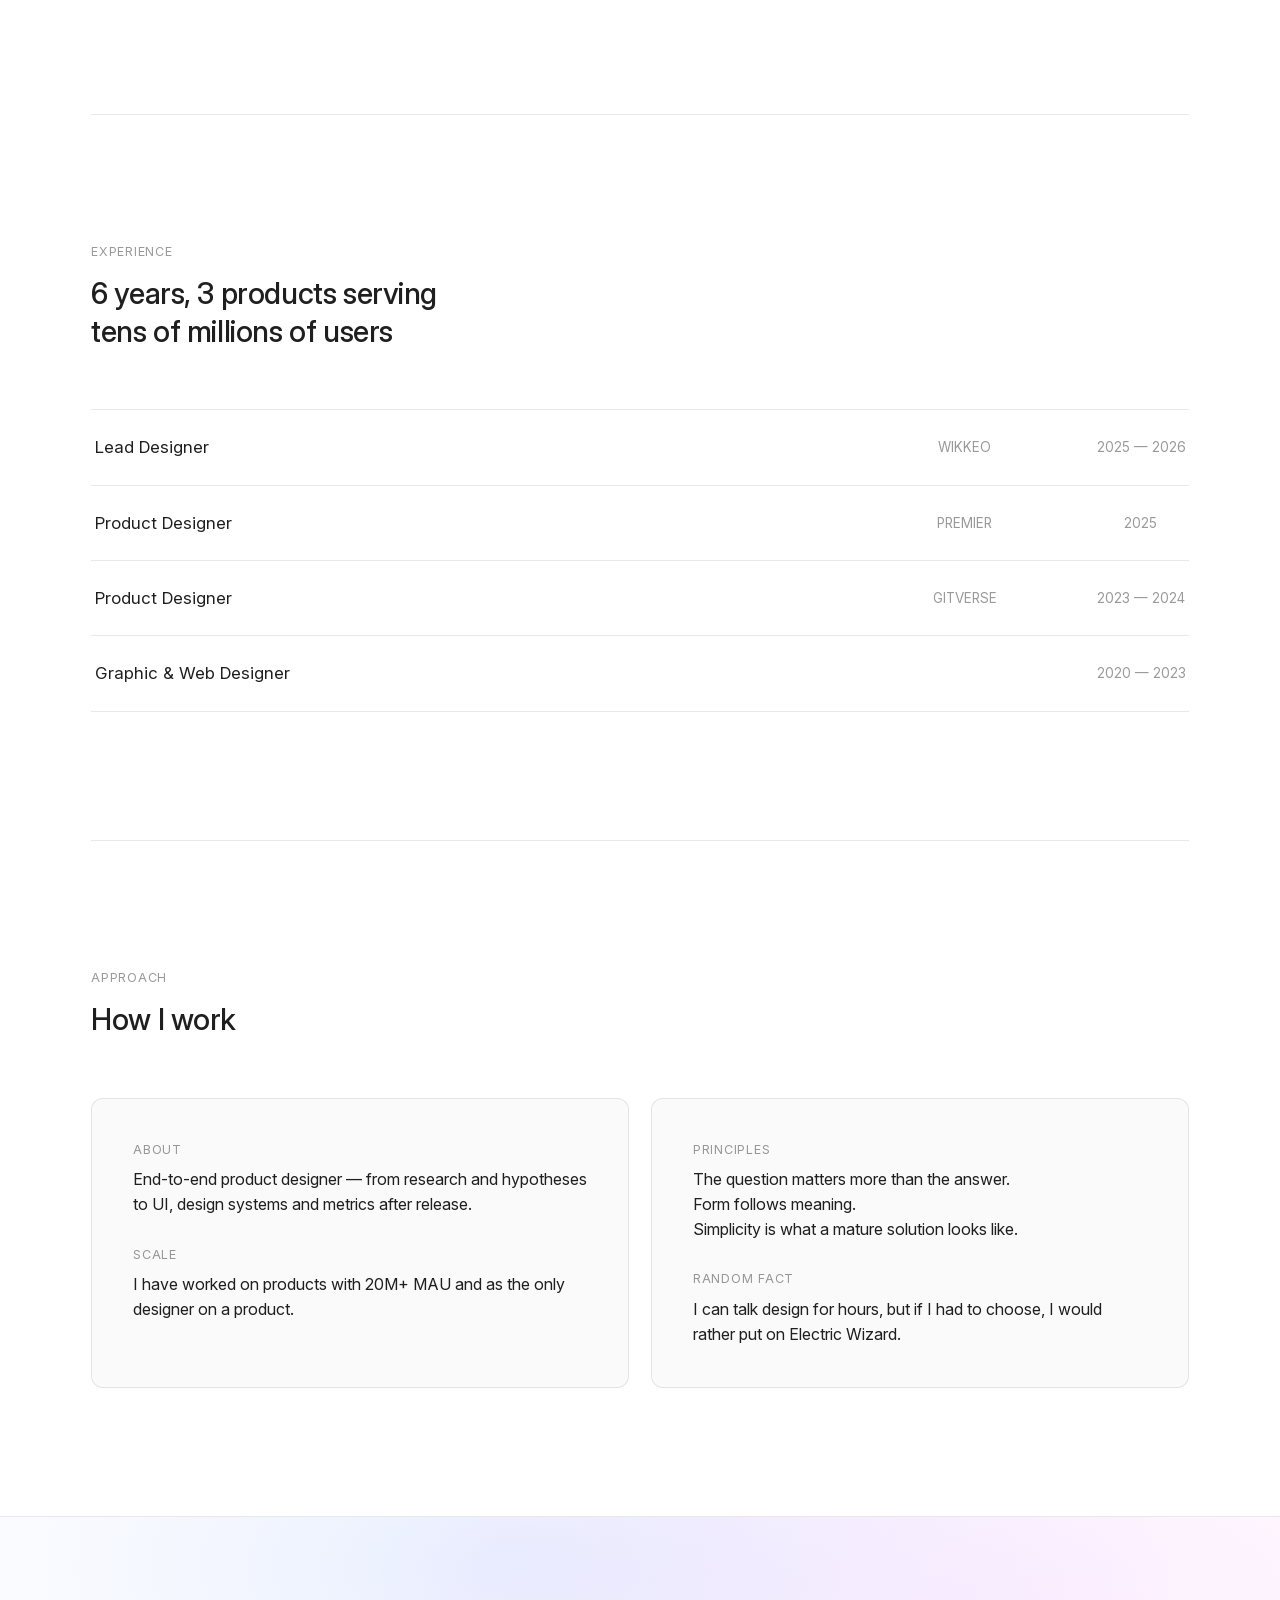
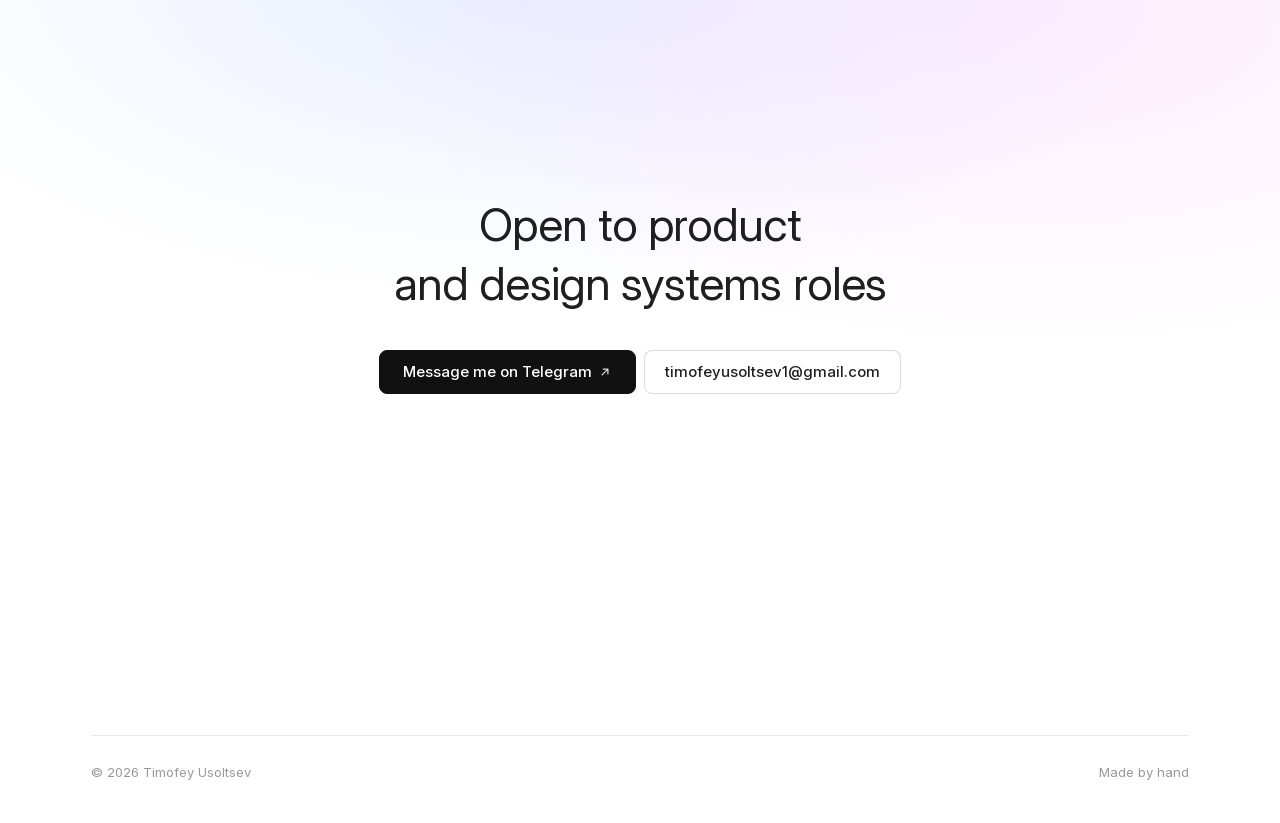
==== commit c03e49c4: "fix(en): убрать жесткие переносы из абзацев английской версии Переносы были расставлены под длину ру" ====
--- a/en/index.html
+++ b/en/index.html
@@ -30,7 +30,7 @@
 <link rel="apple-touch-icon" href="/apple-touch-icon.png">
 <link rel="preload" href="/assets/fonts/inter-latin.woff2" as="font" type="font/woff2" crossorigin>
 <link rel="preload" href="/assets/fonts/caveat-latin.woff2" as="font" type="font/woff2" crossorigin>
-<link rel="stylesheet" href="/site.css?v=6d5eb2e6">
+<link rel="stylesheet" href="/site.css?v=5413c2d9">
 <!-- Figma capture bridge: loaded only when the page is opened with a
      #figmacapture=... hash, so the third-party script never ships to visitors. -->
 <script>
@@ -247,22 +247,22 @@
       <div class="panel">
         <div class="panel__grp">
           <span class="eyebrow">About</span>
-          <p>End-to-end product designer — <br class="nb">from research and hypotheses to UI, <br class="nb">design systems and metrics after release.</p>
+          <p>End-to-end product designer — from research and hypotheses to UI, design systems and metrics after release.</p>
         </div>
         <div class="panel__grp">
           <span class="eyebrow">Scale</span>
-          <p>I have worked on products with 20M+ MAU <br class="nb">and as the only designer on a product.</p>
+          <p>I have worked on products with 20M+ MAU and as the only designer on a product.</p>
         </div>
       </div>
 
       <div class="panel">
         <div class="panel__grp">
           <span class="eyebrow">Principles</span>
-          <p>The question matters more than the answer.<br>Form follows meaning.<br>Simplicity is what a mature solution looks like.</p>
+          <p>The question matters more than the answer.<br class="keep">Form follows meaning.<br class="keep">Simplicity is what a mature solution looks like.</p>
         </div>
         <div class="panel__grp">
           <span class="eyebrow">Random fact</span>
-          <p>I can talk design for hours, but if I had to choose, <br class="nb">I would rather put on Electric Wizard.</p>
+          <p>I can talk design for hours, but if I had to choose, I would rather put on Electric Wizard.</p>
         </div>
       </div>
     </div>
--- a/site.css
+++ b/site.css
@@ -105,6 +105,11 @@
 /* у figure браузер тоже держит свои поля — 40px по бокам. Из-за них
    визуалы в кейсах оказывались уже колонки контента. */
 figure{margin:0}
+
+/* Абзац без ручных переносов норовит оставить последнее слово одно на строке.
+   pretty перебалансирует хвост сам; браузеры без поддержки правило игнорируют.
+   Заголовки не трогаем — там переносы расставлены руками и осознанно. */
+p,.calls span,figcaption{text-wrap:pretty}
 a{color:inherit; text-decoration:none}
 ul{margin:0; padding:0; list-style:none}
 img{display:block}
@@ -232,9 +237,7 @@
 .hero h1 .script{font-family:'Caveat',cursive; font-weight:400; font-size:1.5em;
   line-height:0; letter-spacing:-1px; color:#000}
 .hero__side{display:flex; flex-direction:column; gap:22px; padding-bottom:6px}
-/* абзац без ручных переносов норовит оставить последнее слово одно на строке —
-   pretty перебалансирует хвост сам. Браузеры без поддержки просто игнорируют */
-.hero__side p{text-wrap:pretty}
+
 .hero__acts{display:flex; flex-wrap:wrap; gap:8px}
 /* Главная кнопка занимает свою строку, почта и LinkedIn — следующую.
    Раньше все три стояли в ряд и переносились сами, когда переставали влезать:
